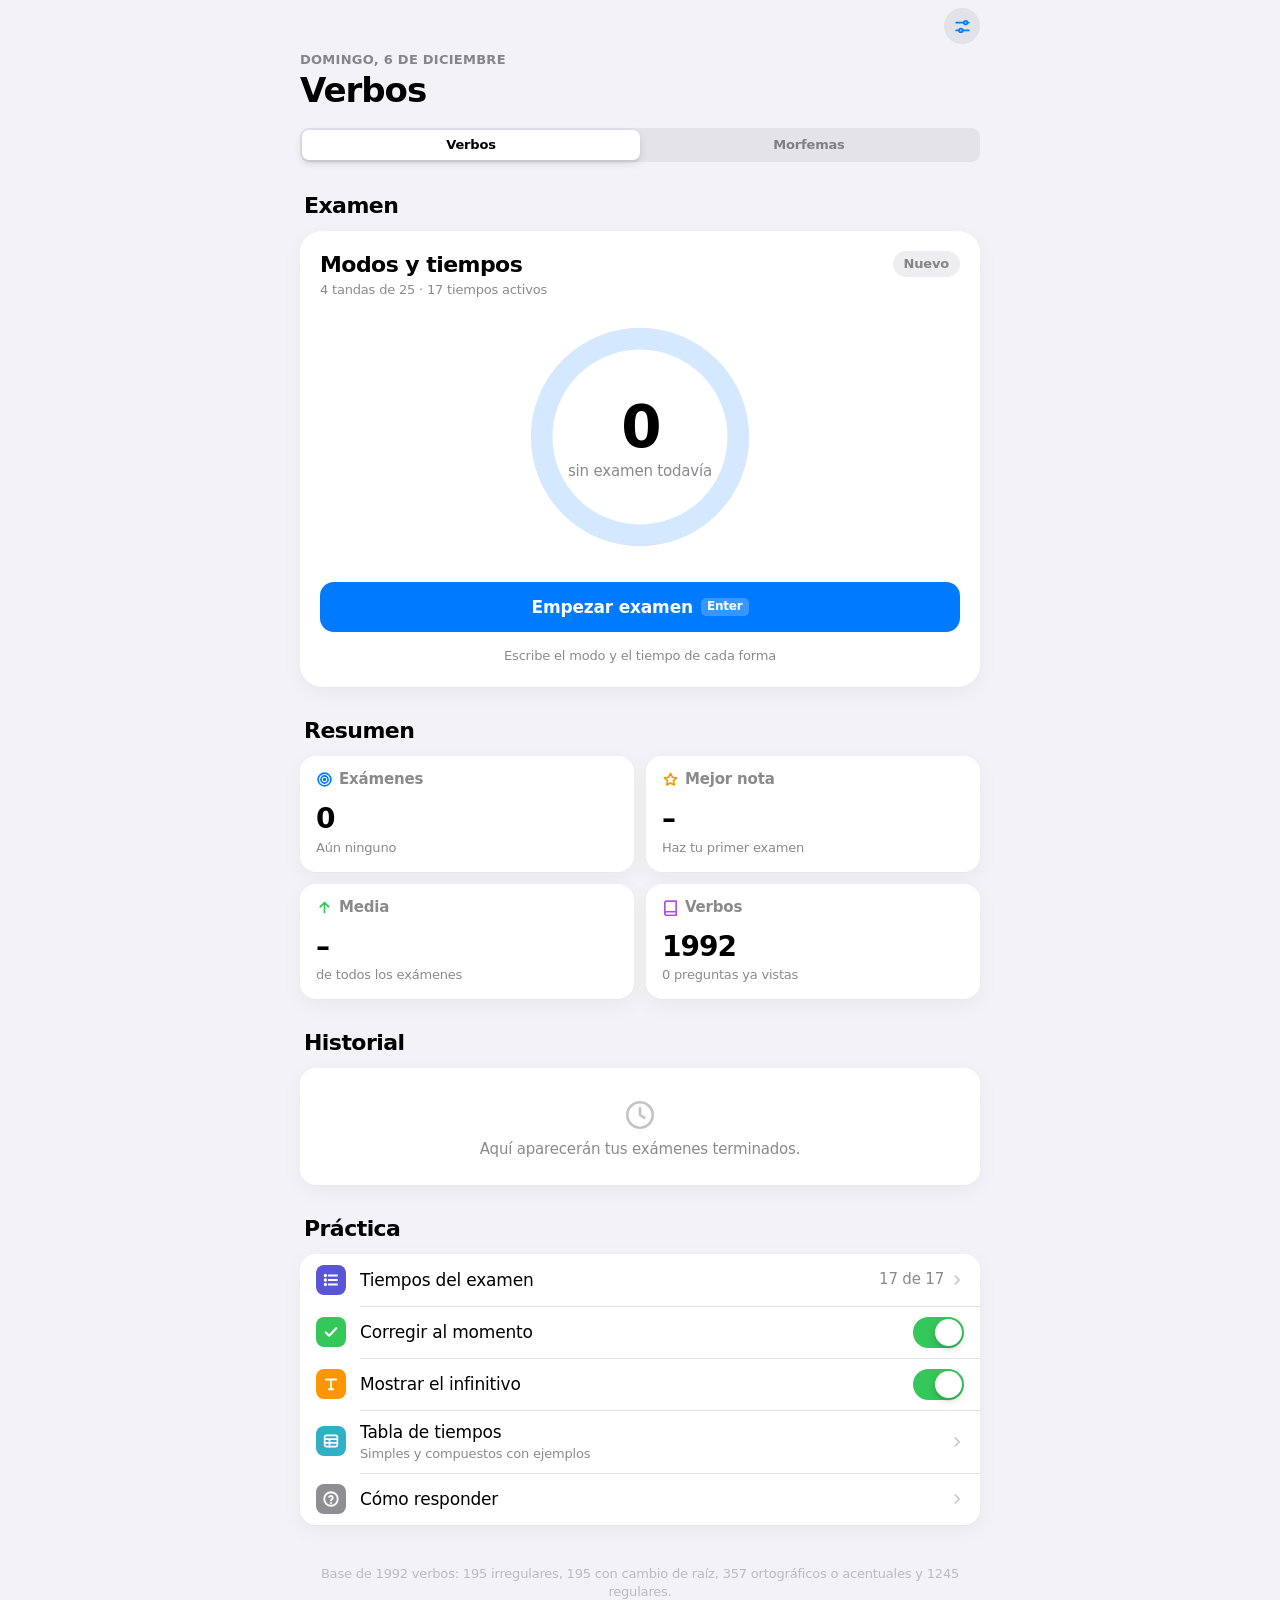
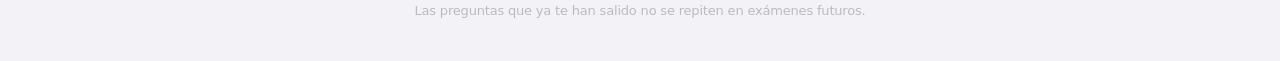
==== index.html @ 37381ae3 "Utilidades compartidas en comun.js Iconos, azar, formato, aviso, anillo de nota y navegación con «at" ====
<!doctype html>
<html lang="es">
<head>
<meta charset="utf-8">
<meta name="viewport" content="width=device-width,initial-scale=1,viewport-fit=cover">
<meta name="theme-color" content="#F2F2F7">
<meta name="color-scheme" content="light only">
<title>Verbos</title>
<link rel="stylesheet" href="estilo.css">
<link rel="manifest" href="manifest.webmanifest">
<link rel="apple-touch-icon" href="apple-touch-icon.png">
<link rel="icon" type="image/png" href="icon-192.png">
<meta name="apple-mobile-web-app-capable" content="yes">
<meta name="mobile-web-app-capable" content="yes">
<meta name="apple-mobile-web-app-status-bar-style" content="default">
<meta name="apple-mobile-web-app-title" content="Lengua">
</head>
<body>

<div class="topbar" id="topbar">
  <div class="topbar-inner">
    <span><button class="link" id="backBtn" hidden><i data-i="left" data-s="22" data-w="2.4"></i>Inicio</button></span>
    <span class="topbar-title" id="topTitle">Verbos</span>
    <button class="circle-btn" id="setBtn" aria-label="Tiempos y ajustes" title="Tiempos y ajustes"><i data-i="sliders" data-s="19" data-w="2.2"></i></button>
    <span class="counter num" id="counter" hidden></span>
  </div>
</div>

<!-- ───────── Inicio ───────── -->
<div id="vInicio">
  <header class="large"><p class="date" id="today"></p><h1>Verbos</h1></header>
  <nav class="games" aria-label="Juego"><div class="seg" style="--i:0"><span class="seg-thumb"></span><a href="index.html" aria-current="page">Verbos</a><a href="morfemas.html" aria-current="false">Morfemas</a></div></nav>
  <main class="layout">
    <div class="section-head"><h2>Examen</h2></div>
    <div class="card hero" id="heroInicio">
      <div class="hero-head">
        <div class="hero-id"><div class="hero-name" id="hiName">Modos y tiempos</div><div class="hero-sub" id="hiSub"></div></div>
        <span class="pill num" id="hiPill"></span>
      </div>
      <div class="ring-wrap" id="hiWrap">
        <svg class="ring" viewBox="0 0 240 240" aria-hidden="true">
          <defs><linearGradient id="rg1" x1="0" y1="0" x2="1" y2="1"><stop offset="0" class="s1"/><stop offset="1" class="s2"/></linearGradient></defs>
          <circle class="t" cx="120" cy="120" r="100"/>
          <circle class="p" id="hiRing" cx="120" cy="120" r="100" stroke="url(#rg1)"/>
        </svg>
        <div class="ring-center"><div class="ring-num num" id="hiNum">0</div><div class="ring-sub" id="hiRingSub"></div></div>
      </div>
      <button class="wide" id="startBtn"><span id="startTxt">Empezar examen</span> <kbd>Enter</kbd></button>
      <p class="hint" id="hiHint"></p>
    </div>

    <div class="section-head"><h2>Resumen</h2></div>
    <div class="tiles" id="tiles"></div>

    <div class="section-head"><h2>Historial</h2></div>
    <div class="list" id="hist"></div>

    <div class="section-head"><h2>Práctica</h2></div>
    <div class="list">
      <button class="row tap" data-open="tiempos"><span class="app-icon" style="--c:var(--indigo)"><i data-i="list" data-s="18" data-w="2.4"></i></span>
        <span class="row-main"><span class="row-text"><span class="row-title" style="display:block">Tiempos del examen</span></span><span class="row-trail"><span id="nTiempos"></span><i data-i="right" data-s="14" data-w="2.6"></i></span></span></button>
      <div class="row"><span class="app-icon" style="--c:var(--green)"><i data-i="check" data-s="18" data-w="2.8"></i></span>
        <div class="row-main"><div class="row-text"><div class="row-title">Corregir al momento</div></div><button class="switch" role="switch" data-ajuste="inmediata" aria-label="Corregir al momento"></button></div></div>
      <div class="row"><span class="app-icon" style="--c:var(--orange)"><i data-i="text" data-s="18" data-w="2.4"></i></span>
        <div class="row-main"><div class="row-text"><div class="row-title">Mostrar el infinitivo</div></div><button class="switch" role="switch" data-ajuste="infinitivo" aria-label="Mostrar el infinitivo"></button></div></div>
      <button class="row tap" data-open="tabla"><span class="app-icon" style="--c:var(--teal)"><i data-i="table" data-s="18" data-w="2.2"></i></span>
        <span class="row-main"><span class="row-text"><span class="row-title" style="display:block">Tabla de tiempos</span><span class="row-sub" style="display:block">Simples y compuestos con ejemplos</span></span><span class="row-trail"><i data-i="right" data-s="14" data-w="2.6"></i></span></span></button>
      <button class="row tap" data-open="ayuda"><span class="app-icon" style="--c:var(--gray)"><i data-i="help" data-s="18" data-w="2.4"></i></span>
        <span class="row-main"><span class="row-text"><span class="row-title" style="display:block">Cómo responder</span></span><span class="row-trail"><i data-i="right" data-s="14" data-w="2.6"></i></span></span></button>
    </div>
  </main>
  <p class="foot" id="baseInfo"></p>
</div>

<!-- ───────── Pregunta ───────── -->
<div id="vPregunta" hidden>
  <header class="large"><p class="date num" id="qMeta"></p><h1 id="qTitle">Tanda 1</h1></header>
  <main class="layout">
    <div class="progress" id="prog"></div>
    <div style="height:22px"></div>
    <div class="card q">
      <div class="q-top"><span class="q-person" id="qPerson"></span><span class="pill" id="qRepaso" hidden title="La fallaste en un examen anterior">Repaso</span></div>
      <div class="q-form" id="qForm"></div>
      <div class="q-inf" id="qInf"></div>
      <form class="answer" id="ansForm" autocomplete="off">
        <label class="search" id="searchBox"><i data-i="pencil" data-s="18" data-w="2.2"></i>
          <input id="ans" placeholder="Modo y tiempo" autocomplete="off" autocapitalize="off" spellcheck="false" aria-label="Modo y tiempo"></label>
        <button class="wide" id="ansBtn" type="submit"><span id="ansTxt">Comprobar</span> <kbd>Enter</kbd></button>
      </form>
      <div class="fb" id="fb" hidden role="status" aria-live="polite"><span class="app-icon" id="fbIcon"></span><div><div class="fb-title" id="fbTitle"></div><div class="fb-sub" id="fbSub"></div></div></div>
      <div class="porque" id="porque" hidden></div>
    </div>
    <p class="keys">Ej.: <kbd>ind pres</kbd> <kbd>sub impf</kbd> <kbd>imp</kbd> · <kbd>Enter</kbd> comprueba y pasa</p>
    <div class="section-head"><h2>Esta tanda</h2></div>
    <div class="tiles" id="qTiles"></div>
  </main>
</div>

<!-- ───────── Resultado ───────── -->
<div id="vResultado" hidden>
  <header class="large"><p class="date" id="rMeta"></p><h1 id="rTitle"></h1></header>
  <main class="layout">
    <div class="section-head"><h2>Nota</h2></div>
    <div class="card hero" id="rHero">
      <div class="hero-head">
        <div class="hero-id"><div class="hero-name" id="rName"></div><div class="hero-sub" id="rSub"></div></div>
        <span class="pill num" id="rPill"></span>
      </div>
      <div class="ring-wrap" id="rWrap">
        <svg class="ring" viewBox="0 0 240 240" aria-hidden="true">
          <defs><linearGradient id="rg2" x1="0" y1="0" x2="1" y2="1"><stop offset="0" class="s1"/><stop offset="1" class="s2"/></linearGradient></defs>
          <circle class="t" cx="120" cy="120" r="100"/>
          <circle class="p" id="rRing" cx="120" cy="120" r="100" stroke="url(#rg2)"/>
        </svg>
        <div class="ring-center"><div class="ring-num num" id="rNum"></div><div class="ring-sub">sobre 10</div></div>
      </div>
      <button class="wide" id="nextBtn"></button>
      <button class="wide soft" id="dlBtn" hidden><i data-i="down" data-s="18" data-w="2.4"></i>Descargar informe de errores</button>
      <p class="hint" id="rHint"></p>
    </div>
    <div id="rTilesWrap" hidden>
      <div class="section-head"><h2>Por tanda</h2></div>
      <div class="tiles four" id="rTiles"></div>
    </div>
    <div class="section-head"><h2 id="rErrHead">Fallos</h2></div>
    <div class="list" id="rErr"></div>
  </main>
  <p class="foot"></p>
</div>

<!-- ───────── Hoja: tiempos ───────── -->
<div class="backdrop" id="bdTiempos">
  <div class="sheet" role="dialog" aria-modal="true" aria-labelledby="tTitle">
    <div class="grabber"></div>
    <div class="sheet-nav"><span></span><h3 id="tTitle">Tiempos</h3><button class="link" data-close>OK</button></div>
    <div class="chips" id="presets">
      <button class="chip" data-preset="todos">Todos</button>
      <button class="chip" data-preset="ind">Solo indicativo</button>
      <button class="chip" data-preset="sub">Solo subjuntivo</button>
      <button class="chip" data-preset="simples">Simples</button>
      <button class="chip" data-preset="compuestos">Compuestos</button>
    </div>
    <div id="tGroups"></div>
    <p class="group-foot">Las 100 preguntas se reparten a partes iguales entre los tiempos activos.</p>
  </div>
</div>

<!-- ───────── Hoja: tabla de tiempos ───────── -->
<div class="backdrop" id="bdTabla">
  <div class="sheet" role="dialog" aria-modal="true" aria-labelledby="tbTitle">
    <div class="grabber"></div>
    <div class="sheet-nav"><span></span><h3 id="tbTitle">Tabla de tiempos</h3><button class="link" data-close>OK</button></div>
    <div class="seg tab-seg" id="tabSeg" role="radiogroup" aria-label="Modo" style="--n:3">
      <span class="seg-thumb"></span>
      <button role="radio" data-modo="Indicativo">Indicativo</button>
      <button role="radio" data-modo="Subjuntivo">Subjuntivo</button>
      <button role="radio" data-modo="Imperativo">Imperativo</button>
    </div>
    <div id="tabBody"></div>
  </div>
</div>

<!-- ───────── Hoja: ayuda ───────── -->
<div class="backdrop" id="bdAyuda">
  <div class="sheet" role="dialog" aria-modal="true" aria-labelledby="aTitle">
    <div class="grabber"></div>
    <div class="sheet-nav"><span></span><h3 id="aTitle">Cómo responder</h3><button class="link" data-close>OK</button></div>
    <div class="group-label">Formato</div>
    <div class="group help">
      <p>Escribe <b>modo + tiempo</b>: indicativo presente, subjuntivo pluscuamperfecto, imperativo.</p>
      <p>Abreviaturas: <b>ind</b>, <b>sub</b>, <b>imp</b>, <b>pres</b>, <b>impf</b>. Las tildes y mayúsculas dan igual.</p>
      <p>También vale la nomenclatura de Bello: copretérito, antepresente, pospretérito…</p>
    </div>
    <div class="group-label">Indicativo</div>
    <div class="group help"><p>Presente · pretérito imperfecto · pretérito perfecto simple (indefinido) · futuro simple · condicional simple · pretérito perfecto compuesto · pluscuamperfecto · pretérito anterior · futuro compuesto · condicional compuesto.</p></div>
    <div class="group-label">Subjuntivo e imperativo</div>
    <div class="group help"><p>Presente · pretérito imperfecto (‑ra / ‑se) · futuro simple · pretérito perfecto · pluscuamperfecto · futuro compuesto · imperativo afirmativo.</p></div>
    <p class="group-foot">Si una forma vale para dos tiempos —(nosotros) cantamos: presente o indefinido— cualquiera cuenta como acierto.</p>
  </div>
</div>

<div class="toast" id="toast" role="status"><span class="ic"></span><span class="tx"></span></div>

<script src="motor.js"></script>
<script src="comun.js"></script>
<script>
const TANDA = 25, TANDAS = 4, TOTAL = TANDA * TANDAS;
const PERSONAS = ['yo', 'tú', 'él / ella / usted', 'nosotros / as', 'vosotros / as', 'ellos / ellas / ustedes'];
const T = Object.fromEntries(Motor.TIEMPOS.map(t => [t.id, t]));
const PARTE_T = { pres: 'presente', impf: 'pretérito imperfecto', indef: 'pretérito perfecto simple', fut: 'futuro simple', cond: 'condicional simple', pps: 'pretérito perfecto compuesto', pp: 'pretérito perfecto', plusc: 'pretérito pluscuamperfecto', ant: 'pretérito anterior', futc: 'futuro compuesto', condc: 'condicional compuesto' };
const nombreT = id => T[id] ? (T[id].modo === 'Imperativo' ? 'Imperativo afirmativo' : `${T[id].modo} · ${T[id].nombre}`)
  : `${id.startsWith('sub') ? 'Subjuntivo' : 'Indicativo'} · ${PARTE_T[id.split('_')[1]] || id} (no existe)`;


// ───────── Almacenamiento ─────────
const LS = {
  get(k, d) { try { const v = localStorage.getItem('verbos.' + k); return v ? JSON.parse(v) : d; } catch { return d; } },
  set(k, v) { try { localStorage.setItem('verbos.' + k, JSON.stringify(v)); } catch {} }
};
const ajustes = Object.assign({ inmediata: true, infinitivo: true, tiempos: Motor.TIEMPOS.map(t => t.id) }, LS.get('ajustes', {}));
let estado = LS.get('estado', null);
const guardar = () => LS.set('estado', estado);


// ───────── Grupos de verbos (para que no salgan solo regulares) ─────────
const GRUPOS = { A: [], B: [], C: [], D: [] };
for (const v of Motor.VERBOS) {
  const t = Motor.tipo(v);
  GRUPOS[t.startsWith('irregular') ? 'A' : t === 'cambio de raíz' ? 'B' : t === 'regular' ? 'D' : 'C'].push(v);
}
const PESOS = [['A', 35], ['B', 25], ['C', 15], ['D', 25]];
function grupoAlAzar() { let r = rnd(100); for (const [g, p] of PESOS) { if (r < p) return g; r -= p; } return 'D'; }

// ───────── Reparto adaptativo: más preguntas de los tiempos que más fallas ─────────
// Se mira el porcentaje de error de las últimas respuestas de cada tiempo (suavizado para no
// exagerar con pocos datos); cada tiempo activo conserva al menos 3 preguntas.
function erroresPorTiempo() {
  const m = {};
  for (const r of LS.get('ultimas', [])) { (m[r.t] = m[r.t] || { n: 0, mal: 0 }); m[r.t].n++; if (!r.ok) m[r.t].mal++; }
  return m;
}
function cuposPorTiempo(activos) {
  const e = erroresPorTiempo(), minimo = Math.min(3, Math.floor(TOTAL / activos.length));
  const tasa = t => { const x = e[t] || { n: 0, mal: 0 }; return (x.mal + 1) / (x.n + 4); }; // 25 % sin datos
  const peso = Object.fromEntries(activos.map(t => [t, 1 + 3 * tasa(t)]));
  const total = activos.reduce((s, t) => s + peso[t], 0), libre = TOTAL - minimo * activos.length;
  const cupos = Object.fromEntries(activos.map(t => [t, minimo + Math.floor(libre * peso[t] / total)]));
  // lo que sobra por el redondeo va a los tiempos con más peso
  let resto = TOTAL - activos.reduce((s, t) => s + cupos[t], 0);
  for (const t of [...activos].sort((a, b) => peso[b] - peso[a])) { if (resto <= 0) break; cupos[t]++; resto--; }
  return cupos;
}
function tiemposDebiles(n = 2) {
  const e = erroresPorTiempo();
  return Object.entries(e).filter(([t, x]) => x.n >= 4 && x.mal / x.n >= 0.3 && ajustes.tiempos.includes(t))
    .sort((a, b) => b[1].mal / b[1].n - a[1].mal / a[1].n).slice(0, n).map(([t]) => t);
}

// ───────── Generar examen de 100 sin repetir ─────────
function generarExamen() {
  const activos = ajustes.tiempos.length ? ajustes.tiempos : Motor.TIEMPOS.map(t => t.id);
  const cupos = cuposPorTiempo(activos);
  let seq = barajar(activos.flatMap(t => Array(cupos[t]).fill(t)));
  // nunca el mismo tiempo dos veces seguidas
  for (let i = 1; i < seq.length; i++) if (seq[i] === seq[i - 1] && activos.length > 1) {
    const libre = k => seq[k] !== seq[i] && seq[k - 1] !== seq[i] && (k + 1 >= seq.length || seq[k + 1] !== seq[i]);
    let k = seq.findIndex((_, k) => k > i && libre(k));
    if (k < 0) k = seq.findIndex((_, k) => k > 0 && k < i - 1 && libre(k));
    if (k >= 0) [seq[i], seq[k]] = [seq[k], seq[i]];
  }
  const vistos = new Set(LS.get('vistos', []));
  const recientes = new Set(LS.get('recientes', []));
  const usados = new Set(), formasUsadas = new Set();
  const items = [];
  // repaso: hasta 12 fallos de exámenes anteriores vuelven con el mismo verbo y tiempo, en otra persona
  const repaso = {};
  barajar(LS.get('fallos', []).filter(f => activos.includes(f.tid))).slice(0, 12).forEach(f => (repaso[f.tid] = repaso[f.tid] || []).push(f));
  let pPrev = -1;
  for (const tid of seq) {
    let item = null;
    while (!item && repaso[tid] && repaso[tid].length) {
      const f = repaso[tid].shift();
      if (usados.has(f.v)) continue;
      const personas = (tid === 'imp' ? [1, 2, 3, 4, 5] : [0, 1, 2, 3, 4, 5]).filter(p => p !== pPrev);
      const p = barajar(personas.filter(p => p !== f.p))[0] ?? f.p;
      const vars = Motor.formas(f.v, tid, p);
      if (!vars.length) continue;
      const vi = rnd(vars.length), forma = vars[vi];
      if (formasUsadas.has(forma)) continue;
      item = { v: f.v, tid, p, forma, clave: `${f.v}|${tid}|${p}|${vi}`, validas: Motor.tiemposDe(f.v, forma, p), tipo: Motor.tipo(f.v), repaso: true };
    }
    for (let intento = 0; intento < 300 && !item; intento++) {
      const pool = GRUPOS[grupoAlAzar()];
      const v = pool[rnd(pool.length)];
      if (usados.has(v)) continue;
      if (intento < 120 && recientes.has(v)) continue;
      if (tid === 'imp' && Motor.sinImperativo(v)) continue;
      let p = tid === 'imp' ? 1 + rnd(5) : rnd(6);
      if (p === pPrev) p = tid === 'imp' ? 1 + (p % 5) : (p + 1 + rnd(5)) % 6;
      const vars = Motor.formas(v, tid, p);
      if (!vars.length) continue;
      const vi = rnd(vars.length), forma = vars[vi];
      const clave = `${v}|${tid}|${p}|${vi}`;
      if (intento < 160 && vistos.has(clave)) continue;
      if (formasUsadas.has(forma)) continue;
      item = { v, tid, p, forma, clave, validas: Motor.tiemposDe(v, forma, p), tipo: Motor.tipo(v) };
    }
    usados.add(item.v); formasUsadas.add(item.forma); pPrev = item.p;
    items.push(item);
  }
  return items;
}

// ───────── Entender lo que escribe ─────────
// Erratas pequeñas («subjuntibo», «pluscuamperfeto») se corrigen hacia el término más cercano
const VOCAB = ['indicativo', 'subjuntivo', 'imperativo', 'presente', 'preterito', 'imperfecto', 'perfecto', 'pluscuamperfecto',
  'indefinido', 'futuro', 'condicional', 'compuesto', 'simple', 'anterior', 'afirmativo', 'copreterito', 'antepresente',
  'antecopreterito', 'antepreterito', 'pospreterito', 'antepospreterito', 'antefuturo', 'potencial'];
function distancia(a, b) {
  const d = Array.from({ length: a.length + 1 }, (_, i) => [i]);
  for (let j = 1; j <= b.length; j++) d[0][j] = j;
  for (let i = 1; i <= a.length; i++) for (let j = 1; j <= b.length; j++)
    d[i][j] = Math.min(d[i - 1][j] + 1, d[i][j - 1] + 1, d[i - 1][j - 1] + (a[i - 1] === b[j - 1] ? 0 : 1),
      i > 1 && j > 1 && a[i - 1] === b[j - 2] && a[i - 2] === b[j - 1] ? d[i - 2][j - 2] + 1 : Infinity); // transposición
  return d[a.length][b.length];
}
function corregirPalabra(w) {
  if (w.length < 5 || VOCAB.includes(w)) return w;
  let mejor = w, dMin = w.length >= 9 ? 2 : 1;
  for (const v of VOCAB) { const d = distancia(w, v); if (d <= dMin) { mejor = v; dMin = d - 1; } } // se queda con el más cercano
  return mejor;
}
function interpretar(txt) {
  const limpio = txt.toLowerCase().normalize('NFD').replace(/[̀-ͯ]/g, '').replace(/[^a-z ]/g, ' ').replace(/\s+/g, ' ').trim();
  const s = ' ' + limpio.split(' ').map(corregirPalabra).join(' ') + ' ';
  if (s.trim() === '') return { error: 'Escribe el modo y el tiempo.' };
  const has = r => r.test(s);
  let modo = null;
  if (has(/ imp(e|er|era|erat|erativ\w*)? /) || has(/ imperat/)) modo = 'imp';
  else if (has(/ (sub|subj|subjun\w*|subjuntiv\w*) /) || has(/ subju/)) modo = 'sub';
  else if (has(/ (ind|indic\w*) /) || has(/ indica/)) modo = 'ind';
  if (modo === 'imp') return { id: 'imp' };
  let t = null;
  const perf = has(/ perfect/) || has(/ compuest/);
  if (has(/plusc|antecopret/)) t = 'plusc';
  else if (has(/antepospret/)) t = 'condc';
  else if (has(/condic|pospret|potencial/)) t = perf ? 'condc' : 'cond';
  else if (has(/antefut/)) t = 'futc';
  else if (has(/futur/)) t = perf ? 'futc' : 'fut';
  else if (has(/anterior/)) t = 'ant';
  else if (has(/antepret/)) t = modo === 'sub' ? 'plusc' : 'ant';
  else if (has(/antepres/)) t = 'pp';
  else if (has(/indefin/) || has(/ perfecto simple/) || has(/ (preterito|pret) simple/)) t = 'indef';
  else if (has(/imperf|copret/)) t = 'impf';
  else if (has(/ perfect/)) t = 'pp';
  else if (has(/ (preterito|pret) /)) t = modo === 'sub' ? 'impf' : 'indef';
  else if (has(/present|pres /)) t = 'pres';
  if (!t) return { error: 'No reconozco el tiempo. Ej.: «indicativo futuro simple».' };
  if (!modo) {
    if (['indef', 'ant', 'cond', 'condc'].includes(t)) modo = 'ind';
    else return { error: '¿Indicativo o subjuntivo? Escribe también el modo.' };
  }
  if (modo === 'ind' && t === 'pp') t = 'pps';
  return { id: `${modo}_${t}` };
}

// ───────── Utilidades de vista ─────────
const vistas = ['vInicio', 'vPregunta', 'vResultado'];
function ver(id, titulo) {
  const antes = vistas.find(v => !$('#' + v).hidden);
  vistas.forEach(v => $('#' + v).hidden = v !== id);
  $('#backBtn').hidden = id === 'vInicio';
  $('#setBtn').hidden = id !== 'vInicio';
  $('#counter').hidden = id !== 'vPregunta';
  $('#topTitle').textContent = titulo || 'Verbos';
  window.scrollTo(0, 0);
  $('#topbar').classList.remove('scrolled');
  if (antes && antes !== id) {
    // transición tipo iOS: hacia delante al entrar en el examen, hacia atrás al volver al inicio
    const el = $('#' + id); el.classList.remove('entra', 'vuelve'); void el.offsetWidth;
    el.classList.add(id === 'vInicio' ? 'vuelve' : 'entra');
    // una entrada en el historial: el gesto o el botón «atrás» del navegador vuelve al inicio
    if (antes === 'vInicio' && !(history.state && history.state.juego)) history.pushState({ juego: 1 }, '');
  }
}



// ───────── Hojas ─────────
function abrirHoja(n) {
  if (n === 'tiempos') pintarTiempos();
  if (n === 'tabla') pintarTabla();
  $({ tiempos: '#bdTiempos', tabla: '#bdTabla', ayuda: '#bdAyuda' }[n]).classList.add('open');
}

// ───────── Tabla de tiempos (formas generadas por el motor) ─────────
const EJ_VERBOS = ['cantar', 'comer', 'vivir', 'tener'];
const BELLO = {
  ind_pres: 'Presente', ind_impf: 'Copretérito', ind_indef: 'Pretérito', ind_fut: 'Futuro', ind_cond: 'Pospretérito',
  ind_pps: 'Antepresente', ind_plusc: 'Antecopretérito', ind_ant: 'Antepretérito', ind_futc: 'Antefuturo', ind_condc: 'Antepospretérito',
  sub_pres: 'Presente', sub_impf: 'Pretérito', sub_fut: 'Futuro', sub_pp: 'Antepresente', sub_plusc: 'Antepretérito', sub_futc: 'Antefuturo'
};
const FRASES = {
  ind_pres: '<b>Canto</b> en la ducha.', ind_impf: 'De niño <b>cantaba</b> mucho.', ind_indef: 'Ayer <b>canté</b> en la fiesta.',
  ind_fut: 'Mañana <b>cantaré</b>.', ind_cond: 'Yo <b>cantaría</b> si me dejaran.',
  ind_pps: 'Hoy <b>he cantado</b> dos veces.', ind_plusc: 'Cuando llegaste ya <b>había cantado</b>.', ind_ant: 'En cuanto <b>hube cantado</b>, me fui.',
  ind_futc: 'A las diez ya <b>habré cantado</b>.', ind_condc: '<b>Habría cantado</b>, pero me quedé afónico.',
  sub_pres: 'Quiere que <b>cante</b>.', sub_impf: 'Si <b>cantara</b> mejor, me presentaría.', sub_fut: 'Quien <b>cantare</b> fuera de turno será multado.',
  sub_pp: 'Me alegra que <b>hayas cantado</b>.', sub_plusc: 'Si <b>hubiera cantado</b>, habría ganado.', sub_futc: 'Si para mayo no <b>hubiere cantado</b>…'
};
let modoTabla = 'Indicativo';
function pintarTabla() {
  const botones = [...document.querySelectorAll('#tabSeg button')];
  botones.forEach((b, i) => { const on = b.dataset.modo === modoTabla; b.setAttribute('aria-checked', on); if (on) $('#tabSeg').style.setProperty('--i', i); });
  const persona = id => id === 'imp' ? 1 : 0;
  const forma = (v, id) => {
    const [f, alt] = Motor.formas(v, id, persona(id));
    const html = f.includes(' ') ? `<span class="aux">${esc(f.split(' ')[0])}</span> ${esc(f.split(' ')[1])}` : esc(f);
    // variante -se debajo, en gris (cantase / hubiese)
    return alt ? `${html}<small class="alt">o ${esc(alt.split(' ')[0])}</small>` : html;
  };
  const fila = t => `<div class="tt" id="tt-${t.id}"><div class="tt-head"><span class="tt-name">${t.nombre}</span><span class="tt-bello">Bello: ${BELLO[t.id]}</span></div>
    <div class="tt-forms">${EJ_VERBOS.map(v => `<span><small>${v}</small>${forma(v, t.id)}</span>`).join('')}</div>
    <div class="tt-ej">${FRASES[t.id]}</div></div>`;
  if (modoTabla === 'Imperativo') {
    const P = ['', 'tú', 'usted', 'nosotros/as', 'vosotros/as', 'ustedes'];
    $('#tabBody').innerHTML = `<div class="group-label">Imperativo afirmativo</div><div class="group"><div class="imp-grid">
      <span></span>${EJ_VERBOS.map(v => `<span class="h">${v}</span>`).join('')}
      ${[1, 2, 3, 4, 5].map(p => `<span class="p">${P[p]}</span>${EJ_VERBOS.map(v => `<span>${esc(Motor.formas(v, 'imp', p)[0])}</span>`).join('')}`).join('')}
    </div></div>
    <p class="group-foot">Usted, nosotros y ustedes usan las formas del presente de subjuntivo. Solo tú y vosotros tienen forma propia (canta, cantad).</p>`;
    return;
  }
  const ts = Motor.TIEMPOS.filter(t => t.modo === modoTabla);
  const simples = ts.filter(t => !Motor.formas('cantar', t.id, 0)[0].includes(' '));
  const compuestos = ts.filter(t => Motor.formas('cantar', t.id, 0)[0].includes(' '));
  $('#tabBody').innerHTML =
    `<div class="group-label">${modoTabla} · tiempos simples</div><div class="group">${simples.map(fila).join('')}</div>
     <p class="group-foot">Una sola palabra. Ejemplos en primera persona (yo).</p>
     <div class="group-label">${modoTabla} · tiempos compuestos</div><div class="group">${compuestos.map(fila).join('')}</div>
     <p class="group-foot">Auxiliar <b style="color:var(--blue)">haber</b> + participio. El auxiliar te dice el tiempo: ${modoTabla === 'Indicativo'
      ? 'he → perfecto compuesto · había → pluscuamperfecto · hube → anterior · habré → futuro compuesto · habría → condicional compuesto.'
      : 'haya → perfecto · hubiera/hubiese → pluscuamperfecto · hubiere → futuro compuesto.'}</p>`;
}
document.querySelectorAll('#tabSeg button').forEach(b => b.onclick = () => { modoTabla = b.dataset.modo; pintarTabla(); });
function cerrarHojas() {
  document.querySelectorAll('.backdrop.open').forEach(b => b.classList.remove('open'));
  if (!$('#vInicio').hidden) pintarInicio();
  else if (!$('#vPregunta').hidden) $('#ans').focus({ preventScroll: true }); // de vuelta a la pregunta, listo para seguir
}
// abre la tabla en el modo del tiempo y lo resalta un momento
function verEnTabla(tid) {
  modoTabla = T[tid].modo; abrirHoja('tabla');
  setTimeout(() => { const f = $('#tt-' + tid); if (!f) return; f.scrollIntoView({ block: 'center', behavior: 'smooth' }); f.classList.add('destaca'); setTimeout(() => f.classList.remove('destaca'), 1600); }, 380);
}
document.querySelectorAll('.backdrop').forEach(b => b.addEventListener('click', e => { if (e.target === b || e.target.closest('[data-close]')) cerrarHojas(); }));

const PRESETS = {
  todos: () => Motor.TIEMPOS.map(t => t.id),
  ind: () => Motor.TIEMPOS.filter(t => t.modo === 'Indicativo').map(t => t.id),
  sub: () => Motor.TIEMPOS.filter(t => t.modo === 'Subjuntivo').map(t => t.id),
  simples: () => ['ind_pres', 'ind_impf', 'ind_indef', 'ind_fut', 'ind_cond', 'sub_pres', 'sub_impf', 'sub_fut', 'imp'],
  compuestos: () => ['ind_pps', 'ind_plusc', 'ind_ant', 'ind_futc', 'ind_condc', 'sub_pp', 'sub_plusc', 'sub_futc']
};
const mismoSet = (a, b) => a.length === b.length && a.every(x => b.includes(x));
function pintarTiempos() {
  const grupos = { Indicativo: [], Subjuntivo: [], Imperativo: [] };
  Motor.TIEMPOS.forEach(t => grupos[t.modo].push(t));
  $('#tGroups').innerHTML = Object.entries(grupos).map(([m, ts]) => `<div class="group-label">${m}</div><div class="group">${ts.map(t => `
    <div class="row"><div class="row-main"><div class="row-text"><div class="row-title">${t.nombre}</div></div>
    <button class="switch" role="switch" data-t="${t.id}" aria-label="${m} ${t.nombre}" aria-checked="${ajustes.tiempos.includes(t.id)}"></button></div></div>`).join('')}</div>`).join('');
  document.querySelectorAll('[data-preset]').forEach(c => c.setAttribute('aria-pressed', mismoSet(PRESETS[c.dataset.preset](), ajustes.tiempos)));
}

// ───────── Inicio ─────────
function pintarInicio() {
  ver('vInicio');
  $('#today').textContent = new Date().toLocaleDateString('es-ES', { weekday: 'long', day: 'numeric', month: 'long' });
  const hist = LS.get('historial', []);
  const ult = hist[0];
  $('#hiSub').textContent = `4 tandas de 25 · ${ajustes.tiempos.length} tiempos activos`;
  if (ult) {
    $('#hiNum').textContent = fmt(ult.nota);
    $('#hiRingSub').textContent = 'última nota';
    $('#hiPill').className = 'pill num ' + clasePill(ult.nota);
    $('#hiPill').textContent = calif(ult.nota);
    anillo($('#hiRing'), ult.nota / 10, colorNota(ult.nota));
  } else {
    $('#hiNum').textContent = '0'; $('#hiRingSub').textContent = 'sin examen todavía';
    $('#hiPill').className = 'pill num'; $('#hiPill').textContent = 'Nuevo';
    anillo($('#hiRing'), 0, 'var(--blue)');
  }
  const enCurso = estado && estado.i < TOTAL;
  $('#startTxt').textContent = enCurso ? 'Continuar examen' : 'Empezar examen';
  $('#hiHint').innerHTML = enCurso
    ? `Tanda ${Math.floor(estado.i / TANDA) + 1} · pregunta ${estado.i % TANDA + 1} de 25 · <button class="link" id="nuevoBtn">Empezar de cero</button>`
    : (d => d.length ? `El próximo examen insiste en ${d.map(t => nombreT(t).replace('Indicativo · ', '').replace('Subjuntivo · ', 'subj. ').toLowerCase()).join(' y ')}` : 'Escribe el modo y el tiempo de cada forma')(tiemposDebiles());
  if (enCurso) $('#nuevoBtn').onclick = nuevoExamen;

  const notas = hist.map(h => h.nota);
  const vistos = LS.get('vistos', []).length;
  $('#tiles').innerHTML =
    tile('target', 'var(--blue)', 'Exámenes', hist.length, hist.length ? `${hist.length * TOTAL} formas respondidas` : 'Aún ninguno') +
    tile('star', 'var(--orange)', 'Mejor nota', notas.length ? fmt(Math.max(...notas)) : '–', notas.length ? 'sobre 10' : 'Haz tu primer examen') +
    tile('up', 'var(--green)', 'Media', notas.length ? fmt(notas.reduce((a, b) => a + b, 0) / notas.length) : '–', notas.length > 1 ? `antes ${fmt(notas[1])} → ahora ${fmt(notas[0])}` : 'de todos los exámenes') +
    tile('book', 'var(--purple)', 'Verbos', Motor.VERBOS.length, `${vistos} preguntas ya vistas`);

  $('#hist').innerHTML = hist.length ? hist.slice(0, 15).map((h, k) => `
    <button class="row tap" data-h="${k}">${miniRing(h.nota / 10, colorNota(h.nota))}
      <span class="row-main"><span class="row-text"><span class="row-title" style="display:block">${cap(new Date(h.fecha).toLocaleDateString('es-ES', { weekday: 'long', day: 'numeric', month: 'short' }))}</span>
      <span class="row-sub" style="display:block">${h.aciertos}/${TOTAL} · tandas ${h.tandas.map(fmt).join(' · ')}</span></span>
      <span class="row-trail"><b style="color:var(--label);font-weight:600">${fmt(h.nota)}</b>${svg('down', 16, 2.4)}</span></span></button>`).join('')
    : `<div class="placeholder">${svg('clock', 34, 1.8)}Aquí aparecerán tus exámenes terminados.</div>`;

  $('#nTiempos').textContent = `${ajustes.tiempos.length} de ${Motor.TIEMPOS.length}`;
  document.querySelectorAll('[data-ajuste]').forEach(b => b.setAttribute('aria-checked', !!ajustes[b.dataset.ajuste]));
  $('#baseInfo').innerHTML = `Base de ${Motor.VERBOS.length} verbos: ${GRUPOS.A.length} irregulares, ${GRUPOS.B.length} con cambio de raíz, ${GRUPOS.C.length} ortográficos o acentuales y ${GRUPOS.D.length} regulares.<br>Las preguntas que ya te han salido no se repiten en exámenes futuros.`;
}

document.addEventListener('click', e => {
  const sw = e.target.closest('.switch');
  if (sw && sw.dataset.t) {
    const id = sw.dataset.t, on = ajustes.tiempos.includes(id);
    if (on && ajustes.tiempos.length === 1) return toast('Deja al menos un tiempo', true);
    ajustes.tiempos = on ? ajustes.tiempos.filter(x => x !== id) : [...ajustes.tiempos, id];
    LS.set('ajustes', ajustes); pintarTiempos();
  } else if (sw && sw.dataset.ajuste) {
    const k = sw.dataset.ajuste; ajustes[k] = !ajustes[k]; sw.setAttribute('aria-checked', ajustes[k]); LS.set('ajustes', ajustes);
  }
  const pr = e.target.closest('[data-preset]');
  if (pr) { ajustes.tiempos = PRESETS[pr.dataset.preset](); LS.set('ajustes', ajustes); pintarTiempos(); }
  const vt = e.target.closest('[data-tabla]'); if (vt) verEnTabla(vt.dataset.tabla);
  const op = e.target.closest('[data-open]');
  if (op) abrirHoja(op.dataset.open);
  const h = e.target.closest('[data-h]');
  if (h) { const x = LS.get('historial', [])[+h.dataset.h]; if (x) descargar(x.informe, x.fecha); }
});
$('#setBtn').onclick = () => abrirHoja('tiempos');
function nuevoExamen() {
  estado = { inicio: Date.now(), items: generarExamen(), i: 0, resp: [] };
  guardar(); pregunta();
}
$('#startBtn').onclick = () => (estado && estado.i < TOTAL) ? pregunta() : nuevoExamen();
$('#backBtn').onclick = volverAlInicio;

// ───────── Pregunta ─────────
let esperando = false, t0 = 0, avanceTimer = 0;
function pintarTanda() {
  const i = estado.i, tanda = Math.floor(Math.min(i, TOTAL - 1) / TANDA), base = tanda * TANDA;
  const rs = estado.resp.slice(base, base + TANDA).filter(Boolean);
  const ok = rs.filter(r => r.ok).length;
  $('#prog').innerHTML = Array.from({ length: TANDA }, (_, k) => {
    const r = estado.resp[base + k];
    return `<span class="${r ? (r.ok ? 'ok' : 'ko') : base + k === i ? 'now' : ''}"></span>`;
  }).join('');
  $('#qTiles').innerHTML =
    tile('check', 'var(--green)', 'Aciertos', ok, `de ${rs.length} respondidas`) +
    tile('x', 'var(--red)', 'Fallos', rs.length - ok, rs.length ? `${Math.round((rs.length - ok) / rs.length * 100)} % de error` : 'ninguno aún');
}
function pregunta() {
  const i = estado.i, it = estado.items[i], tanda = Math.floor(i / TANDA);
  ver('vPregunta', `Tanda ${tanda + 1} de ${TANDAS}`);
  $('#qTitle').textContent = `Tanda ${tanda + 1}`;
  $('#qMeta').textContent = `Tanda ${tanda + 1} de ${TANDAS} · ${i}/${TOTAL} respondidas`;
  $('#counter').textContent = `${i % TANDA + 1}/${TANDA}`;
  $('#qPerson').textContent = PERSONAS[it.p];
  $('#qRepaso').hidden = !it.repaso;
  const f = $('#qForm'); f.textContent = it.forma; f.classList.remove('bump'); void f.offsetWidth; f.classList.add('bump');
  $('#qInf').textContent = ajustes.infinitivo ? `de ${it.v}` : '';
  const a = $('#ans'); a.value = ''; a.readOnly = false;
  $('#searchBox').className = 'search';
  $('#fb').hidden = true; $('#porque').hidden = true;
  $('#ansTxt').textContent = 'Comprobar';
  pintarTanda();
  esperando = false; t0 = performance.now();
  a.focus();
}
// ───────── Justificación de un fallo ─────────
// Rasgo que identifica cada tiempo; en los compuestos se nombra el auxiliar real de la forma.
const RASGO = {
  ind_pres: 'lleva las desinencias del presente (‑o, ‑as/‑es, ‑a/‑e, ‑amos/‑emos/‑imos, ‑áis/‑éis/‑ís, ‑an/‑en) sin morfema de tiempo propio; algunos verbos tienen irregular la 1.ª persona (soy, voy, doy, sé, quepo, tengo).',
  ind_impf: 'lleva ‑ba‑ en la 1.ª conjugación (cantaba) y ‑ía‑ en la 2.ª y 3.ª (comía, vivía); solo ser, ir y ver son irregulares (era, iba, veía).',
  ind_indef: 'lleva las desinencias del pretérito perfecto simple: ‑é, ‑aste, ‑ó, ‑amos, ‑asteis, ‑aron en la 1.ª conjugación y ‑í, ‑iste, ‑ió, ‑imos, ‑isteis, ‑ieron en la 2.ª y 3.ª; los de raíz irregular (tuv‑, hic‑, dij‑) llevan ‑e y ‑o sin tilde (tuve, tuvo).',
  ind_fut: 'se forma con el infinitivo + ‑é, ‑ás, ‑á, ‑emos, ‑éis, ‑án; algunos verbos usan una raíz irregular (tendr‑, sabr‑, dir‑, har‑).',
  ind_cond: 'se forma con el infinitivo + ‑ía, ‑ías, ‑ía, ‑íamos, ‑íais, ‑ían (los irregulares usan la misma raíz que en el futuro: tendría, diría); a diferencia del imperfecto (comía), conserva la ‑r‑ del infinitivo (comería).',
  sub_pres: 'cambia la vocal de la conjugación: ‑e‑ en los verbos en ‑ar (cante) y ‑a‑ en los verbos en ‑er/‑ir (coma, viva); muchos irregulares toman la raíz de la 1.ª persona del presente (tengo → tenga).',
  sub_impf: 'termina en ‑ra o ‑se (cantara / cantase) y se forma sobre la raíz de la 3.ª persona del plural del pretérito perfecto simple (tuvieron → tuviera).',
  sub_fut: 'termina en ‑re (cantare, tuviere) y se forma sobre la misma raíz que el imperfecto de subjuntivo; hoy solo se usa en textos jurídicos y frases hechas.'
};
const AUX = {
  ind_pps: 'presente de indicativo', ind_plusc: 'pretérito imperfecto de indicativo', ind_ant: 'pretérito perfecto simple',
  ind_futc: 'futuro simple', ind_condc: 'condicional simple', sub_pp: 'presente de subjuntivo',
  sub_plusc: 'pretérito imperfecto de subjuntivo', sub_futc: 'futuro simple de subjuntivo'
};
function rasgo(tid, forma, p) {
  if (AUX[tid]) {
    const aux = forma.split(' ')[0], part = forma.split(' ').slice(1).join(' ');
    return `es un tiempo compuesto: auxiliar haber en ${AUX[tid]} («${aux}») + participio («${part}»).`;
  }
  if (tid === 'imp') {
    if (p === 1) return 'en «tú» el imperativo coincide con la 3.ª persona del presente de indicativo (canta), salvo irregulares como ten, pon, haz, di, sal, sé, ve o ven.';
    if (p === 4) return 'en «vosotros» el imperativo se forma con el infinitivo cambiando la ‑r final por ‑d (cantad).';
    return 'en «usted», «nosotros» y «ustedes» el imperativo toma las formas del presente de subjuntivo (cante, cantemos, canten).';
  }
  return RASGO[tid];
}
// Parte de la forma que delata el tiempo (‑ría‑, ‑ba‑, ‑ra‑, el auxiliar…); null si no hay una marca clara
const MARCA = { // grupo 1: la marca de tiempo; grupo 2: la persona que la sigue
  ind_impf: /(aba|ába|ía)(s|mos|is|n)?$/, ind_fut: /(r[éáe])(s|mos|is|n)?$/, ind_cond: /(ría)(s|mos|is|n)?$/,
  ind_indef: /(é|aste|ó|asteis|aron|iste|ió|isteis|ieron|eron)$/, sub_pres: /([eéaá])(s|mos|is|n)?$/,
  sub_impf: /([rs][ae])(s|mos|is|n)?$/, sub_fut: /(re)(s|mos|is|n)?$/
};
function marcaTiempo(forma, tid) {
  if (AUX[tid]) { const aux = forma.split(' ')[0]; return [aux, forma.slice(aux.length)]; }
  if (tid === 'imp' && /d$/.test(forma)) return [forma.slice(0, -1), 'd', ''];
  const m = MARCA[tid] && forma.match(MARCA[tid]);
  if (!m || m.index < 2) return null;
  return [forma.slice(0, m.index), m[1], forma.slice(m.index + m[1].length)];
}
function conMarca(forma, tid) {
  const p = marcaTiempo(forma, tid);
  if (!p) return esc(forma);
  if (p.length === 2) return `<mark class="marca">${esc(p[0])}</mark>${esc(p[1])}`; // compuesto: el auxiliar
  return `${esc(p[0])}<mark class="marca">${esc(p[1])}</mark>${esc(p[2])}`;
}
function explicarVerbo(it, respId) {
  const out = [], [tid] = [it.tid];
  out.push(`«<b>${conMarca(it.forma, tid)}</b>» es ${esc(nombreT(tid))}: ${esc(rasgo(tid, it.forma, it.p))}`);
  const otros = it.validas.filter(x => x !== tid);
  if (otros.length) out.push(`Con «${esc(PERSONAS[it.p])}» esta forma coincide con ${esc(otros.map(nombreT).join(' y '))}, que también se aceptaba.`);
  if (!T[respId]) {
    out.push(`El subjuntivo no tiene ese tiempo: sus tiempos son presente, pretérito imperfecto, futuro simple, pretérito perfecto, pluscuamperfecto y futuro compuesto.`);
  } else {
    const f = Motor.formas(it.v, respId, it.p);
    if (f.length) out.push(`En ${esc(nombreT(respId))}, con «${esc(PERSONAS[it.p])}», sería «<b>${f.map(esc).join('</b>» o «<b>')}</b>».`);
    else if (respId === 'imp' && it.p === 0) out.push('El imperativo no tiene 1.ª persona del singular («yo»).');
    else if (respId === 'imp') out.push(`«${esc(it.v)}» no se suele usar en imperativo.`);
  }
  return out;
}
const textoPlano = h => h.replace(/<[^>]+>/g, '');

function feedback(cls, icon, color, title, sub) {
  const fb = $('#fb'); fb.className = 'fb ' + cls; fb.hidden = false;
  $('#fbIcon').style.setProperty('--c', color); $('#fbIcon').innerHTML = svg(icon, 17, 3);
  $('#fbTitle').textContent = title; $('#fbSub').innerHTML = sub;
}
$('#ansForm').onsubmit = e => {
  e.preventDefault();
  if (avanceTimer) { clearTimeout(avanceTimer); avanceTimer = 0; return siguiente(); }
  if (esperando) { esperando = false; return siguiente(); }
  const raw = $('#ans').value.trim();
  const r = interpretar(raw);
  if (r.error) return feedback('warn', 'help', 'var(--orange)', 'No te he entendido', esc(r.error));
  const it = estado.items[estado.i];
  const ok = it.validas.includes(r.id);
  estado.resp[estado.i] = { raw, id: r.id, ok, seg: Math.round((performance.now() - t0) / 100) / 10 };
  // lo fallado vuelve en exámenes futuros; al acertarlo en un repaso, sale de la lista
  const fallos = LS.get('fallos', []).filter(f => !(f.v === it.v && f.tid === it.tid));
  if (!ok) fallos.unshift({ v: it.v, tid: it.tid, p: it.p });
  LS.set('fallos', fallos.slice(0, 80));
  // historial reciente por tiempo: alimenta el reparto adaptativo del próximo examen
  LS.set('ultimas', [...LS.get('ultimas', []), { t: it.tid, ok }].slice(-600));
  estado.i++; guardar();
  if (!ajustes.inmediata) return siguiente();
  // la forma grande enseña qué parte delata el tiempo (también al acertar, para fijarlo)
  $('#qForm').innerHTML = conMarca(it.forma, ok ? r.id : it.tid);
  $('#searchBox').classList.add(ok ? 'ok' : 'ko'); $('#ans').readOnly = true; // readOnly y no disabled: el foco (y el teclado del iPhone) sigue en la casilla
  pintarTanda();
  if (ok) {
    const otros = it.validas.filter(x => x !== r.id);
    feedback('ok', 'check', 'var(--green)', 'Correcto', otros.length ? `También valía: ${otros.map(nombreT).join(', ')}` : esc(nombreT(r.id)));
    avanceTimer = setTimeout(() => { avanceTimer = 0; siguiente(); }, otros.length ? 1100 : 450);
  } else {
    feedback('ko', 'x', 'var(--red)', `Era ${it.validas.map(nombreT).join(' o ')}`, `Pusiste ${esc(nombreT(r.id))}`);
    $('#porque').innerHTML = `<h4>Por qué</h4><ul>${explicarVerbo(it, r.id).map(l => `<li>${l}</li>`).join('')}</ul><button type="button" class="link ver-mas" data-tabla="${it.tid}">Ver en la tabla de tiempos ›</button>`;
    $('#porque').hidden = false;
    // con el teclado abierto en el móvil, la explicación quedaría tapada: se acerca a la vista
    requestAnimationFrame(() => $('#porque').scrollIntoView({ block: 'nearest', behavior: 'smooth' }));
    esperando = true;
    $('#ansTxt').textContent = 'Siguiente';
  }
  $('#ans').focus();
};
function siguiente() { if (estado.i % TANDA === 0) resultado(); else pregunta(); }
document.addEventListener('keydown', e => {
  if (e.key === 'Escape' && document.querySelector('.backdrop.open')) return cerrarHojas();
  // tras un acierto, empezar a escribir pasa ya a la siguiente pregunta sin perder la tecla
  if (avanceTimer && e.key.length === 1 && !e.ctrlKey && !e.metaKey) { clearTimeout(avanceTimer); avanceTimer = 0; siguiente(); return; }
  if (e.key !== 'Enter' || document.querySelector('.backdrop.open')) return;
  const libre = document.activeElement === document.body || !document.activeElement;
  if (!$('#vInicio').hidden && libre) { e.preventDefault(); $('#startBtn').click(); }
  else if (!$('#vResultado').hidden && libre) { e.preventDefault(); $('#nextBtn').click(); }
});

// ───────── Resultado ─────────
function resultado() {
  const fin = estado.i >= TOTAL;
  const tanda = Math.floor((estado.i - 1) / TANDA);
  const desde = fin ? 0 : tanda * TANDA, hasta = estado.i;
  const resp = estado.resp.slice(desde, hasta), items = estado.items.slice(desde, hasta);
  const aciertos = resp.filter(r => r.ok).length, n = resp.length;
  const nota = aciertos / n * 10;
  ver('vResultado', fin ? 'Resultado final' : `Tanda ${tanda + 1}`);
  $('#rMeta').textContent = fin ? 'Examen completo · 100 formas' : `Tanda ${tanda + 1} de ${TANDAS} terminada`;
  $('#rTitle').textContent = fin ? 'Resultado final' : `Tanda ${tanda + 1}`;
  $('#rName').textContent = `${aciertos} aciertos · ${n - aciertos} fallos`;
  $('#rSub').textContent = fin ? 'Nota global de las 4 tandas' : `Quedan ${TANDAS - tanda - 1} tanda${TANDAS - tanda - 1 === 1 ? '' : 's'}`;
  $('#rPill').className = 'pill num ' + clasePill(nota);
  $('#rPill').textContent = calif(nota);
  $('#rNum').textContent = fmt(nota);
  anillo($('#rRing'), nota / 10, colorNota(nota));
  $('#rWrap').classList.remove('pop'); void $('#rWrap').offsetWidth; $('#rWrap').classList.add('pop');
  $('#nextBtn').innerHTML = fin ? 'Volver al inicio <kbd>Enter</kbd>' : `Empezar tanda ${tanda + 2} <kbd>Enter</kbd>`;
  $('#dlBtn').hidden = !fin;
  $('#rHint').innerHTML = fin ? 'Pásale el informe a Claude para que analice tus errores · <button class="link" id="cpBtn">Copiar</button>' : '';
  if (fin) $('#cpBtn').onclick = () => navigator.clipboard.writeText(estado.informe).then(() => toast('Informe copiado'), () => toast('No se pudo copiar', true));
  $('#rTilesWrap').hidden = !fin;
  const fallos = items.map((it, k) => ({ it, r: resp[k] })).filter(x => !x.r.ok);
  $('#rErrHead').textContent = fallos.length ? `Fallos (${fallos.length})` : 'Sin fallos';
  $('#rErr').innerHTML = fallos.length ? fallos.map(({ it, r }) => `
    <details class="fallo"><summary class="row"><span class="app-icon" style="--c:var(--red);border-radius:50%">${svg('x', 15, 3)}</span><span class="row-main"><span class="row-text">
      <span class="row-title" style="display:block"><span style="color:var(--label2)">${esc(PERSONAS[it.p])}</span> <b style="font-weight:600">${conMarca(it.forma, it.tid)}</b> <span style="color:var(--label2)">· ${esc(it.v)}</span></span>
      <span class="row-sub" style="display:block">Era <span style="color:var(--green-ink);font-weight:600">${it.validas.map(nombreT).join(' / ')}</span> · pusiste <span style="color:var(--red-ink)">${esc(nombreT(r.id))}</span></span>
    </span><span class="chev">${svg('right', 14, 2.6)}</span></span></summary>
    <ul class="det">${explicarVerbo(it, r.id).map(l => `<li>${l}</li>`).join('')}</ul></details>`).join('') : `<div class="placeholder">${svg('star', 34, 1.8)}Ni un fallo. Perfecto.</div>`;

  if (fin) {
    const notas = [0, 1, 2, 3].map(t => estado.resp.slice(t * TANDA, (t + 1) * TANDA).filter(r => r.ok).length / TANDA * 10);
    $('#rTiles').innerHTML = notas.map((x, t) => `<div class="tile" style="--c:${colorNota(x)}"><div class="tile-head">${miniRing(x / 10, colorNota(x), 18, 3.5)}Tanda ${t + 1}</div><div class="tile-val num">${fmt(x)}</div></div>`).join('');
    if (!estado.cerrado) {
      const informe = generarInforme(nota, notas);
      const hist = LS.get('historial', []);
      hist.unshift({ fecha: Date.now(), nota, aciertos, tandas: notas, informe });
      LS.set('historial', hist.slice(0, 50));
      // marcar como vistas para que no se repitan en exámenes futuros
      const vistos = LS.get('vistos', []); vistos.push(...estado.items.map(i => i.clave)); LS.set('vistos', vistos.slice(-30000));
      const rec = LS.get('recientes', []); rec.push(...estado.items.map(i => i.v)); LS.set('recientes', rec.slice(-500));
      estado.cerrado = true; estado.informe = informe; guardar();
    }
  }
}
$('#nextBtn').onclick = () => {
  if (estado.i >= TOTAL) { estado = null; LS.set('estado', null); volverAlInicio(); }
  else pregunta();
};
$('#dlBtn').onclick = () => descargar(estado.informe, estado.inicio);

function descargar(texto, fecha) {
  const d = new Date(fecha), p = x => String(x).padStart(2, '0');
  const a = document.createElement('a');
  a.href = URL.createObjectURL(new Blob([texto], { type: 'text/markdown;charset=utf-8' }));
  a.download = `informe-verbos-${d.getFullYear()}-${p(d.getMonth() + 1)}-${p(d.getDate())}-${p(d.getHours())}${p(d.getMinutes())}.md`;
  document.body.appendChild(a); a.click(); a.remove();
  toast('Informe descargado');
}

// ───────── Informe para el análisis ─────────
function generarInforme(nota, notas) {
  const filas = estado.items.map((it, k) => ({ ...it, ...estado.resp[k], n: k + 1, tanda: Math.floor(k / TANDA) + 1 }));
  const errs = filas.filter(f => !f.ok);
  const pct = (a, b) => b ? Math.round(a / b * 100) + ' %' : '–';
  const media = a => a.length ? fmt(a.reduce((s, x) => s + x, 0) / a.length) : '–';
  const agrupa = (clave) => {
    const m = {};
    for (const f of filas) { const k = clave(f); (m[k] = m[k] || { t: 0, ok: 0, seg: [] }); m[k].t++; if (f.ok) m[k].ok++; m[k].seg.push(f.seg); }
    return Object.entries(m).sort((a, b) => a[1].ok / a[1].t - b[1].ok / b[1].t);
  };
  const tabla = (titulo, cab, rows) => `## ${titulo}\n\n| ${cab.join(' | ')} |\n|${cab.map(() => '---').join('|')}|\n${rows.map(r => '| ' + r.join(' | ') + ' |').join('\n')}\n`;
  const principal = f => f.tid; // el tiempo con el que se generó la pregunta
  const conf = {};
  for (const f of errs) { const k = nombreT(principal(f)) + ' → ' + nombreT(f.id); conf[k] = (conf[k] || 0) + 1; }
  const d = new Date(estado.inicio);
  let md = `# Informe de errores · Juego de verbos\n\n`;
  md += `> Pásale este archivo a Claude y pídele: «analiza en qué fallo más y por qué».\n\n`;
  md += `- Fecha: ${d.toLocaleString('es-ES')}\n- Nota global: **${fmt(nota)} / 10** (${filas.length - errs.length} aciertos de ${filas.length})\n`;
  md += `- Notas por tanda: ${notas.map((x, t) => `T${t + 1} ${fmt(x)}`).join(' · ')}\n`;
  md += `- Tiempo medio de respuesta: ${media(filas.map(f => f.seg))} s (aciertos ${media(filas.filter(f => f.ok).map(f => f.seg))} s · fallos ${media(errs.map(f => f.seg))} s)\n`;
  md += `- Tiempos incluidos: ${ajustes.tiempos.length} de ${Motor.TIEMPOS.length}\n\n`;
  md += tabla('Rendimiento por tiempo verbal (peor primero)', ['Tiempo', 'Preguntas', 'Aciertos', 'Fallos', '% acierto', 'Seg. medios'],
    agrupa(f => nombreT(principal(f))).map(([k, v]) => [k, v.t, v.ok, v.t - v.ok, pct(v.ok, v.t), media(v.seg)])) + '\n';
  md += tabla('Rendimiento por modo', ['Modo', 'Preguntas', 'Aciertos', '% acierto'],
    agrupa(f => T[principal(f)].modo).map(([k, v]) => [k, v.t, v.ok, pct(v.ok, v.t)])) + '\n';
  md += tabla('Simples frente a compuestos', ['Forma', 'Preguntas', 'Aciertos', '% acierto'],
    agrupa(f => f.forma.includes(' ') ? 'Compuesta (haber + participio)' : 'Simple').map(([k, v]) => [k, v.t, v.ok, pct(v.ok, v.t)])) + '\n';
  md += tabla('Rendimiento por tipo de verbo', ['Tipo', 'Preguntas', 'Aciertos', '% acierto'],
    agrupa(f => f.tipo).map(([k, v]) => [k, v.t, v.ok, pct(v.ok, v.t)])) + '\n';
  md += tabla('Rendimiento por persona', ['Persona', 'Preguntas', 'Aciertos', '% acierto'],
    agrupa(f => PERSONAS[f.p]).map(([k, v]) => [k, v.t, v.ok, pct(v.ok, v.t)])) + '\n';
  md += tabla('Evolución por tanda', ['Tanda', 'Aciertos', 'Fallos', 'Nota'],
    notas.map((x, t) => { const s = filas.filter(f => f.tanda === t + 1); const o = s.filter(f => f.ok).length; return [t + 1, o, s.length - o, fmt(x)]; })) + '\n';
  md += errs.length ? tabla('Confusiones (lo que era → lo que pusiste)', ['Confusión', 'Veces'],
    Object.entries(conf).sort((a, b) => b[1] - a[1]).map(([k, v]) => [k, v])) + '\n' : '';
  md += errs.length ? tabla(`Detalle de los ${errs.length} errores`, ['#', 'Tanda', 'Persona', 'Forma', 'Verbo', 'Tipo', 'Correcto', 'Lo que escribiste', 'Entendido como', 'Seg.', 'Por qué'],
    errs.map(f => [f.n, f.tanda, PERSONAS[f.p], `**${f.forma}**`, f.v, f.tipo, f.validas.map(nombreT).join(' / '), `«${f.raw.replace(/\|/g, '/')}»`, nombreT(f.id), fmt(f.seg), textoPlano(explicarVerbo(f, f.id).join(' ')).replace(/\|/g, '/')])) + '\n' : '## Sin errores\n\n';
  md += tabla('Todas las respuestas', ['#', 'Forma', 'Persona', 'Verbo', 'Correcto', 'Respuesta', '✓/✗'],
    filas.map(f => [f.n, f.forma, PERSONAS[f.p], f.v, f.validas.map(nombreT).join(' / '), nombreT(f.id), f.ok ? '✓' : '✗'])) + '\n';
  md += '## Datos en bruto\n\n```json\n' + JSON.stringify(filas.map(f => ({ n: f.n, tanda: f.tanda, verbo: f.v, tipo: f.tipo, persona: f.p, forma: f.forma, correcto: f.validas, respuesta: f.id, escrito: f.raw, ok: f.ok, seg: f.seg }))) + '\n```\n';
  return md;
}

// sin conexión y «Añadir a pantalla de inicio» (solo en https o localhost)
if ('serviceWorker' in navigator && location.protocol !== 'file:') navigator.serviceWorker.register('sw.js').catch(() => {});
pintarIconos();
pintarInicio();
</script>
</body>
</html>
---- estilo.css ----
:root{
  --bg:#F2F2F7; --card:#FFFFFF;
  --fill:rgba(118,118,128,.12); --fill-strong:rgba(118,118,128,.2);
  --label:#000; --label2:rgba(60,60,67,.6); --label3:rgba(60,60,67,.3);
  --sep:rgba(60,60,67,.14);
  --thumb:#FFFFFF; --thumb-shadow:0 3px 8px rgba(0,0,0,.12),0 3px 1px rgba(0,0,0,.04);
  --shadow:0 1px 1px rgba(0,0,0,.02),0 6px 22px rgba(0,0,0,.045);
  --bar:rgba(242,242,247,.8);
  --backdrop:rgba(0,0,0,.28);
  --track:.17;
  --blue:#007AFF; --green:#34C759; --orange:#FF9500; --red:#FF3B30; --pink:#FF2D55;
  --purple:#AF52DE; --teal:#30B0C7; --indigo:#5856D6; --gray:#8E8E93;
  --green-ink:#248A3D; --red-ink:#D70015; --orange-ink:#C93400;
  --ease:cubic-bezier(.32,.72,0,1);
}
/* Siempre la paleta clara de iOS, aunque el dispositivo esté en modo oscuro */
:root{color-scheme:light}
*{box-sizing:border-box;margin:0;padding:0}
[hidden]{display:none!important}
html{-webkit-text-size-adjust:100%}
body{
  font-family:-apple-system,BlinkMacSystemFont,"SF Pro Text","Inter","Segoe UI Variable Text","Segoe UI",system-ui,sans-serif;
  font-optical-sizing:auto;
  background:var(--bg); color:var(--label);
  font-size:17px; line-height:1.3; letter-spacing:-.011em;
  -webkit-font-smoothing:antialiased; -moz-osx-font-smoothing:grayscale;
  min-height:100vh;
}
button{font:inherit;color:inherit;background:none;border:0;cursor:pointer;-webkit-tap-highlight-color:transparent;letter-spacing:inherit}
button:disabled{cursor:default}
:focus-visible{outline:3px solid color-mix(in srgb,var(--blue) 55%,transparent);outline-offset:2px;border-radius:12px}
.num{font-variant-numeric:tabular-nums}
.link{color:var(--blue);font-size:17px;transition:opacity .15s;display:inline-flex;align-items:center;gap:2px}
.link:active{opacity:.5}
kbd{font:inherit;font-size:12px;padding:1px 6px;border-radius:5px;background:var(--fill);color:var(--label2)}

/* Barra superior */
.topbar{position:sticky;top:0;z-index:20;height:calc(52px + env(safe-area-inset-top));padding-top:env(safe-area-inset-top);transition:background .25s,box-shadow .25s}
.topbar.scrolled{background:var(--bar);-webkit-backdrop-filter:saturate(180%) blur(20px);backdrop-filter:saturate(180%) blur(20px);box-shadow:0 1px 0 var(--sep)}
.topbar-inner{max-width:720px;height:52px;margin:0 auto;padding:0 20px;display:flex;align-items:center;justify-content:space-between;position:relative}
.topbar-title{position:absolute;left:50%;transform:translateX(-50%);font-size:17px;font-weight:600;opacity:0;transition:opacity .2s;white-space:nowrap}
.topbar.scrolled .topbar-title{opacity:1}
.circle-btn{width:36px;height:36px;border-radius:50%;background:var(--fill);color:var(--blue);display:grid;place-items:center;transition:transform .15s var(--ease)}
.circle-btn:active{transform:scale(.9)}
.counter{font-size:15px;font-weight:600;color:var(--label2);background:var(--fill);padding:6px 12px;border-radius:99px}

.large{max-width:720px;margin:0 auto;padding:0 20px 4px}
.large .date{font-size:13px;font-weight:600;color:var(--label2);text-transform:uppercase;letter-spacing:.02em}
.large h1{font-size:34px;font-weight:700;letter-spacing:-.03em;line-height:1.15;margin-top:2px}
.layout{max-width:720px;margin:0 auto;padding:0 20px}
.section-head{display:flex;align-items:baseline;justify-content:space-between;margin:30px 4px 10px}
.section-head h2{font-size:22px;font-weight:700;letter-spacing:-.025em}
.card{background:var(--card);border-radius:22px;box-shadow:var(--shadow)}

/* Tarjeta principal con anillo */
.hero{padding:20px 20px 22px;--goal:var(--blue)}
.hero-head{display:flex;align-items:flex-start;justify-content:space-between;gap:12px}
.hero-id{min-width:0}
.hero-name{font-size:22px;font-weight:700;letter-spacing:-.025em;white-space:nowrap;overflow:hidden;text-overflow:ellipsis}
.hero-sub{font-size:13px;color:var(--label2);margin-top:3px}
.pill{flex:none;font-size:13px;font-weight:600;padding:5px 11px;border-radius:99px;background:var(--fill);color:var(--label2);transition:background .3s,color .3s}
.pill.good{background:color-mix(in srgb,var(--green) 18%,transparent);color:var(--green-ink)}
.pill.mid{background:color-mix(in srgb,var(--orange) 18%,transparent);color:var(--orange-ink)}
.pill.bad{background:color-mix(in srgb,var(--red) 16%,transparent);color:var(--red-ink)}
.ring-wrap{position:relative;width:min(236px,66vw);aspect-ratio:1;margin:20px auto 22px}
.ring-wrap.pop{animation:pop .7s var(--ease)}
.ring{width:100%;height:100%;transform:rotate(-90deg);overflow:visible}
.ring circle{fill:none;stroke-width:22}
.ring .t{stroke:var(--goal);stroke-opacity:var(--track);transition:stroke .3s}
.ring .p{stroke-linecap:round;transition:stroke-dashoffset .9s var(--ease),stroke-opacity .2s}
.ring .s1{stop-color:color-mix(in srgb,var(--goal) 82%,#000)}
.ring .s2{stop-color:color-mix(in srgb,var(--goal) 78%,#fff)}
.ring-center{position:absolute;inset:0;display:flex;flex-direction:column;align-items:center;justify-content:center;text-align:center}
.ring-num{font-size:58px;font-weight:700;letter-spacing:-.045em;line-height:1}
.ring-sub{font-size:15px;color:var(--label2);margin-top:6px}
.hint{text-align:center;font-size:13px;color:var(--label2);margin-top:16px;min-height:17px}
.hint .link{font-size:15px;font-weight:600}
.wide{margin-top:4px;width:100%;height:50px;border-radius:14px;background:var(--blue);color:#fff;font-size:17px;font-weight:600;display:flex;align-items:center;justify-content:center;gap:8px;transition:opacity .2s,transform .14s var(--ease),background .25s,color .25s}
.wide:active:not(:disabled){transform:scale(.98)}
.wide.soft{background:var(--fill);color:var(--blue);margin-top:10px}
.wide kbd{background:rgba(255,255,255,.22);color:#fff}
.wide.soft kbd{background:var(--fill);color:var(--blue)}

/* Segmented control */
.seg{position:relative;display:flex;height:34px;padding:2px;border-radius:9px;background:var(--fill);margin-bottom:16px}
.seg-thumb{position:absolute;top:2px;bottom:2px;left:2px;width:calc((100% - 4px) / var(--n,3));border-radius:7px;background:var(--thumb);box-shadow:var(--thumb-shadow);transform:translateX(calc(var(--i,0) * 100%));transition:transform .35s var(--ease)}
.seg button{position:relative;z-index:1;flex:1;border-radius:7px;font-size:13px;font-weight:600;font-variant-numeric:tabular-nums}
.seg button[aria-checked="false"]{color:var(--label2)}

/* Listas agrupadas */
.list{background:var(--card);border-radius:16px;box-shadow:var(--shadow);overflow:hidden}
.row{display:flex;align-items:center;gap:14px;padding-left:16px;min-height:52px;position:relative;width:100%;text-align:left}
.row.tap{cursor:pointer;transition:background .15s}
.row.tap:hover{background:color-mix(in srgb,var(--fill) 45%,transparent)}
.row.tap:active{background:var(--fill)}
.row-main{flex:1;min-width:0;align-self:stretch;display:flex;align-items:center;gap:10px;padding:10px 16px 10px 0;border-top:1px solid var(--sep)}
.row:first-child .row-main{border-top:0}
.row-text{flex:1;min-width:0}
.row-title{white-space:nowrap;overflow:hidden;text-overflow:ellipsis}
.row-sub{font-size:13px;color:var(--label2);margin-top:2px;line-height:1.35}
.row-trail{display:flex;align-items:center;gap:6px;font-size:15px;color:var(--label2);font-variant-numeric:tabular-nums;white-space:nowrap}
.row-trail svg{color:var(--label3)}
.app-icon{flex:none;width:30px;height:30px;border-radius:8px;background:var(--c,var(--blue));color:#fff;display:grid;place-items:center}
.mini .t{fill:none;stroke:var(--goal);stroke-opacity:var(--track)}
.mini .p{fill:none;stroke:var(--goal);stroke-linecap:round}
.placeholder{padding:30px 20px 26px;text-align:center;color:var(--label2);font-size:15px;display:flex;flex-direction:column;align-items:center;gap:8px}
.placeholder svg{color:var(--label3)}
.switch{flex:none;width:51px;height:31px;border-radius:99px;background:var(--fill-strong);position:relative;transition:background .25s}
.switch::after{content:"";position:absolute;top:2px;left:2px;width:27px;height:27px;border-radius:50%;background:#fff;box-shadow:0 3px 8px rgba(0,0,0,.15),0 3px 1px rgba(0,0,0,.06);transition:transform .3s var(--ease)}
.switch[aria-checked="true"]{background:var(--green)}
.switch[aria-checked="true"]::after{transform:translateX(20px)}

/* Resumen */
.tiles{display:grid;grid-template-columns:1fr 1fr;gap:12px}
.tile{background:var(--card);border-radius:16px;box-shadow:var(--shadow);padding:14px 16px 15px;min-width:0}
.tile-head{display:flex;align-items:center;gap:6px;font-size:15px;font-weight:600;color:var(--label2)}
.tile-head svg{color:var(--c)}
.tile-val{font-size:28px;font-weight:700;letter-spacing:-.035em;margin-top:12px;white-space:nowrap;overflow:hidden;text-overflow:ellipsis}
.tile-val small{font-size:15px;font-weight:600;color:var(--label2);letter-spacing:-.01em;margin:0 2px 0 3px}
.tile-sub{font-size:13px;color:var(--label2);margin-top:2px;white-space:nowrap;overflow:hidden;text-overflow:ellipsis}
.tiles.four{grid-template-columns:repeat(4,1fr)}
@media (max-width:560px){.tiles.four{grid-template-columns:1fr 1fr}}

/* Pregunta */
.progress{display:flex;gap:3px;margin:10px 4px 0}
.progress span{flex:1;height:4px;border-radius:99px;background:var(--fill-strong);transition:background .25s}
.progress span.ok{background:var(--green)}
.progress span.ko{background:var(--red)}
.progress span.now{background:var(--blue)}
.q{padding:22px 20px 20px;text-align:center}
.q-top{display:flex;justify-content:space-between;align-items:center;gap:12px;text-align:left}
.q-person{font-size:13px;font-weight:600;padding:5px 11px;border-radius:99px;background:color-mix(in srgb,var(--blue) 14%,transparent);color:var(--blue)}
.q-form{font-size:clamp(34px,9vw,50px);font-weight:700;letter-spacing:-.04em;line-height:1.08;margin:34px 0 8px;word-break:break-word}
.q-form.bump{animation:bump .3s var(--ease)}
.q-inf{font-size:15px;color:var(--label2);min-height:20px;margin-bottom:30px}
.search{display:flex;align-items:center;gap:8px;height:44px;padding:0 12px;border-radius:12px;background:var(--fill);transition:box-shadow .2s}
.search svg{flex:none;color:var(--label2)}
.search input{flex:1;min-width:0;border:0;outline:0;background:none;font:inherit;font-size:17px;color:var(--label);letter-spacing:inherit}
.search input::placeholder{color:var(--label3)}
.search:focus-within{box-shadow:0 0 0 3px color-mix(in srgb,var(--blue) 35%,transparent)}
.search.ok{box-shadow:0 0 0 3px color-mix(in srgb,var(--green) 55%,transparent)}
.search.ko{box-shadow:0 0 0 3px color-mix(in srgb,var(--red) 50%,transparent);animation:shake .35s}
.answer .wide{margin-top:12px}
.fb{display:flex;align-items:center;gap:12px;text-align:left;margin-top:16px;padding-top:14px;border-top:1px solid var(--sep);min-height:58px}
.fb[hidden]{display:none}
.fb .app-icon{border-radius:50%}
.fb-title{font-size:15px;font-weight:600}
.fb-sub{font-size:13px;color:var(--label2);margin-top:2px;line-height:1.35}
.fb.ok .fb-title{color:var(--green-ink)}
.fb.ko .fb-title{color:var(--red-ink)}
.fb.warn .fb-title{color:var(--orange-ink)}
.keys{text-align:center;font-size:13px;color:var(--label3);margin-top:14px}

/* Hoja modal */
.backdrop{position:fixed;inset:0;z-index:50;background:var(--backdrop);display:flex;align-items:flex-end;justify-content:center;opacity:0;visibility:hidden;transition:opacity .3s,visibility .3s}
.backdrop.open{opacity:1;visibility:visible}
.sheet{width:100%;max-width:480px;max-height:92vh;overflow:auto;background:var(--bg);border-radius:14px 14px 0 0;padding:8px 0 calc(30px + env(safe-area-inset-bottom));transform:translateY(100%);transition:transform .5s var(--ease)}
.open .sheet{transform:none}
.grabber{width:36px;height:5px;border-radius:3px;background:var(--label3);margin:0 auto 4px}
@media (min-width:600px){
  .backdrop{align-items:center}
  .sheet{border-radius:16px;padding:10px 0 28px;transform:translateY(30px) scale(.97);opacity:0;transition:transform .45s var(--ease),opacity .25s}
  .open .sheet{transform:none;opacity:1}
  .grabber{display:none}
}
.sheet-nav{display:grid;grid-template-columns:1fr auto 1fr;align-items:center;padding:6px 16px 10px}
.sheet-nav h3{font-size:17px;font-weight:600}
.sheet-nav .link:last-child{justify-self:end;font-weight:600}
.group{background:var(--card);border-radius:12px;margin:0 16px;overflow:hidden}
.group .row{min-height:44px}
.group .row-main{padding:8px 16px 8px 0}
.group-label{font-size:13px;color:var(--label2);text-transform:uppercase;letter-spacing:.01em;padding:22px 32px 7px}
.group-foot{font-size:13px;color:var(--label2);padding:7px 32px 0;line-height:1.35}
.chips{display:flex;flex-wrap:wrap;gap:8px;padding:6px 16px 0}
.chip{font-size:13px;font-weight:600;padding:6px 12px;border-radius:99px;background:var(--fill);transition:background .2s,color .2s}
.chip[aria-pressed="true"]{background:var(--blue);color:#fff}
.help p{font-size:15px;padding:11px 16px;line-height:1.4;position:relative}
.help p + p::before{content:"";position:absolute;top:0;left:16px;right:0;height:1px;background:var(--sep)}
.help b{font-weight:600;color:var(--blue)}
.tab-seg{margin:6px 16px 0}
.tt{padding:11px 16px 12px;position:relative}
.tt + .tt::before{content:"";position:absolute;top:0;left:16px;right:0;height:1px;background:var(--sep)}
.tt-head{display:flex;justify-content:space-between;align-items:baseline;gap:10px}
.tt-name{font-size:15px;font-weight:600}
.tt-bello{font-size:12px;color:var(--label2);white-space:nowrap}
.tt-forms{display:grid;grid-template-columns:repeat(4,1fr);gap:4px 8px;margin-top:8px}
.tt-forms span{font-size:13px;line-height:1.3}
.tt-forms small{display:block;font-size:11px;color:var(--label3)}
.tt-forms .aux{color:var(--blue);font-weight:600}
.tt-forms small.alt{font-size:12px;color:var(--label2);margin-top:1px}
.tt-ej{font-size:13px;color:var(--label2);margin-top:7px;font-style:italic}
.tt-ej b{font-style:normal;font-weight:600;color:var(--label)}
.imp-grid{display:grid;grid-template-columns:auto repeat(4,1fr);gap:9px 8px;padding:12px 16px;font-size:13px;align-items:baseline}
.imp-grid .h{font-size:11px;color:var(--label3)}
.imp-grid .p{color:var(--label2)}
@media (max-width:420px){.tt-forms{grid-template-columns:repeat(2,1fr)}}

/* Aviso tipo Dynamic Island */
.toast{position:fixed;top:10px;left:50%;z-index:70;display:flex;align-items:center;gap:10px;max-width:calc(100vw - 32px);padding:9px 18px 9px 10px;border-radius:99px;background:#000;color:#fff;font-size:15px;font-weight:600;box-shadow:0 12px 32px rgba(0,0,0,.22);transform:translate(-50%,-160%) scale(.9);visibility:hidden;transition:transform .55s var(--ease),visibility 0s .55s}
.toast.show{transform:translate(-50%,0) scale(1);visibility:visible;transition:transform .55s var(--ease)}
.toast .ic{flex:none;width:26px;height:26px;border-radius:50%;background:#30D158;display:grid;place-items:center}
.toast .ic.warn{background:#FF9F0A}
.toast .tx{white-space:nowrap;overflow:hidden;text-overflow:ellipsis}

.foot{max-width:720px;margin:40px auto 0;padding:0 20px calc(40px + env(safe-area-inset-bottom));text-align:center;font-size:13px;color:var(--label3);line-height:1.45}

@keyframes bump{0%{transform:scale(1)}40%{transform:scale(1.06)}100%{transform:scale(1)}}
@keyframes pop{0%{transform:scale(1)}35%{transform:scale(1.06)}100%{transform:scale(1)}}
@keyframes shake{20%,60%{transform:translateX(-6px)}40%,80%{transform:translateX(6px)}}
@media (max-width:600px){.topbar-inner,.large,.layout,.foot{padding-left:16px;padding-right:16px}}
@media (prefers-reduced-motion:reduce){*,*::before,*::after{animation:none!important;transition:none!important}}

/* Selector de juego (Verbos / Morfemas) */
.games{max-width:720px;margin:14px auto 0;padding:0 20px}
.games .seg{margin:0;--n:2}
.games .seg a{position:relative;z-index:1;flex:1;border-radius:7px;font-size:13px;font-weight:600;display:grid;place-items:center;text-decoration:none;color:var(--label)}
.games .seg a[aria-current="false"]{color:var(--label2)}
@media (max-width:600px){.games{padding-left:16px;padding-right:16px}}

/* Justificación de un fallo */
.porque{margin-top:14px;text-align:left;background:var(--fill);border-radius:14px;padding:12px 14px 13px}
.porque h4{font-size:12px;font-weight:700;color:var(--label2);text-transform:uppercase;letter-spacing:.03em}
.porque ul{margin:6px 0 0;padding-left:18px}
.porque li{font-size:14px;line-height:1.42;margin-top:5px}
.porque li::marker{color:var(--label3)}
.porque b{font-weight:600}
.progress span.mid{background:var(--orange)}

/* Transiciones entre pantallas, como al navegar en iOS */
@keyframes entra{from{opacity:0;transform:translateX(28px)}to{opacity:1;transform:none}}
@keyframes vuelve{from{opacity:0;transform:translateX(-28px)}to{opacity:1;transform:none}}
.entra{animation:entra .34s var(--ease)}
.vuelve{animation:vuelve .34s var(--ease)}
/* En pantallas táctiles, menos de 16px hace que el iPhone amplíe la página al enfocar */
@media (pointer:coarse){.tsel,select{font-size:16px}}
#qRepaso{background:color-mix(in srgb,var(--orange) 18%,transparent);color:var(--orange-ink)}
/* La animación de entrada no debe provocar desplazamiento lateral en el móvil */
body{overflow-x:clip}
/* Marca que delata el tiempo verbal en la corrección */
mark.marca{background:color-mix(in srgb,var(--orange) 26%,transparent);color:inherit;border-radius:5px;padding:0 2px}

/* Fallos desplegables en el resultado */
details.fallo summary{list-style:none;cursor:pointer}
details.fallo summary::-webkit-details-marker{display:none}
details.fallo .chev{color:var(--label3);transition:transform .25s var(--ease);flex:none}
details.fallo[open] .chev{transform:rotate(90deg)}
details.fallo + details.fallo summary .row-main{border-top:1px solid var(--sep)}
details.fallo .det{margin:0;padding:2px 16px 14px 60px;font-size:14px;line-height:1.42}
details.fallo ul.det,details.fallo .det ul{padding-left:18px}
details.fallo li{margin-top:5px}
details.fallo .det .morfos{justify-content:flex-start;margin-top:4px}
.det-modelo{font-size:13px;color:var(--label2);margin-top:8px}
@media (max-width:520px){details.fallo .det{padding-left:16px}}
.porque .ver-mas{font-size:14px;font-weight:600;margin-top:10px}
.tt.destaca{background:color-mix(in srgb,var(--orange) 16%,transparent);transition:background .4s}
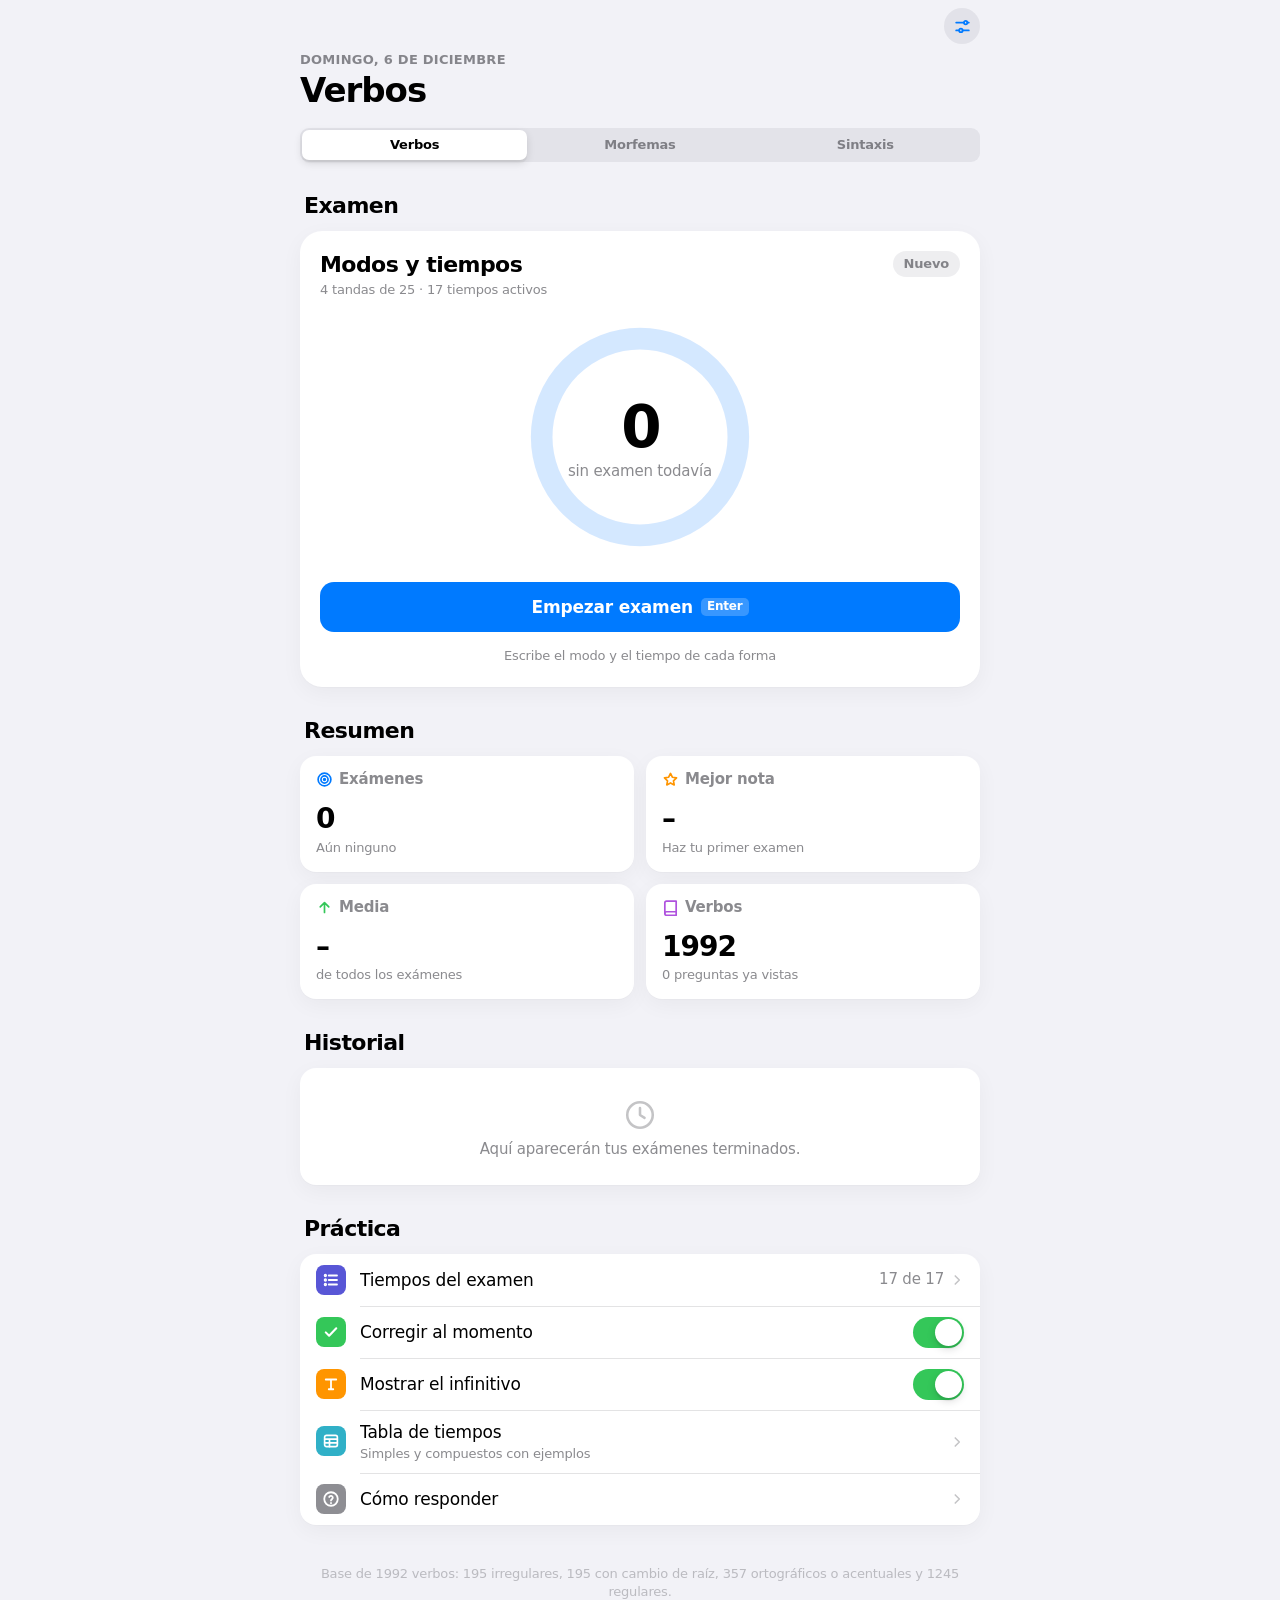
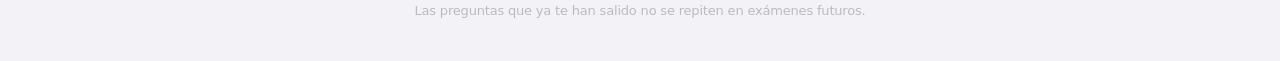
==== commit a523cf53: "Sintaxis: esquema visual, orden de análisis y práctica en papel - sintaxis.html: tercer apartado (Ve" ====
--- a/index.html
+++ b/index.html
@@ -29,7 +29,7 @@
 <!-- ───────── Inicio ───────── -->
 <div id="vInicio">
   <header class="large"><p class="date" id="today"></p><h1>Verbos</h1></header>
-  <nav class="games" aria-label="Juego"><div class="seg" style="--i:0"><span class="seg-thumb"></span><a href="index.html" aria-current="page">Verbos</a><a href="morfemas.html" aria-current="false">Morfemas</a></div></nav>
+  <nav class="games" aria-label="Juego"><div class="seg" style="--i:0;--n:3"><span class="seg-thumb"></span><a href="index.html" aria-current="page">Verbos</a><a href="morfemas.html" aria-current="false">Morfemas</a><a href="sintaxis.html" aria-current="false">Sintaxis</a></div></nav>
   <main class="layout">
     <div class="section-head"><h2>Examen</h2></div>
     <div class="card hero" id="heroInicio">
@@ -76,7 +76,7 @@
 <div id="vPregunta" hidden>
   <header class="large"><p class="date num" id="qMeta"></p><h1 id="qTitle">Tanda 1</h1></header>
   <main class="layout">
-    <div class="progress" id="prog"></div>
+    <div class="progress" id="prog" role="img"></div>
     <div style="height:22px"></div>
     <div class="card q">
       <div class="q-top"><span class="q-person" id="qPerson"></span><span class="pill" id="qRepaso" hidden title="La fallaste en un examen anterior">Repaso</span></div>
@@ -176,6 +176,14 @@
     <div class="group-label">Subjuntivo e imperativo</div>
     <div class="group help"><p>Presente · pretérito imperfecto (‑ra / ‑se) · futuro simple · pretérito perfecto · pluscuamperfecto · futuro compuesto · imperativo afirmativo.</p></div>
     <p class="group-foot">Si una forma vale para dos tiempos —(nosotros) cantamos: presente o indefinido— cualquiera cuenta como acierto.</p>
+    <div class="group-label">Cómo te ayuda a aprender</div>
+    <div class="group help">
+      <p><b>Repaso</b>: lo que fallas vuelve en el siguiente examen con el mismo verbo y tiempo, pero en otra persona. Al acertarlo, sale de la lista.</p>
+      <p><b>Examen a tu medida</b>: los tiempos que más fallas reciben más preguntas (cada tiempo conserva al menos 3). La portada te dice en cuáles insistirá.</p>
+      <p><b>La marca del tiempo</b>: al corregir, se resalta la parte de la forma que lo delata (‑ba‑, ‑ría‑, ‑ra‑, el auxiliar…). Desde el «Por qué» puedes abrir la tabla de tiempos.</p>
+      <p><b>Erratas</b>: si escribes «subjuntibo» o «pluscuamperfeto», se entiende igual; la corrección te muestra el nombre bien escrito.</p>
+      <p><b>En iPad</b>: con el Apple Pencil puedes escribir a mano en la casilla y el iPad lo pasa a texto.</p>
+    </div>
   </div>
 </div>
 
@@ -193,10 +201,7 @@
 
 
 // ───────── Almacenamiento ─────────
-const LS = {
-  get(k, d) { try { const v = localStorage.getItem('verbos.' + k); return v ? JSON.parse(v) : d; } catch { return d; } },
-  set(k, v) { try { localStorage.setItem('verbos.' + k, JSON.stringify(v)); } catch {} }
-};
+const LS = crearAlmacen('verbos.');
 const ajustes = Object.assign({ inmediata: true, infinitivo: true, tiempos: Motor.TIEMPOS.map(t => t.id) }, LS.get('ajustes', {}));
 let estado = LS.get('estado', null);
 const guardar = () => LS.set('estado', estado);
@@ -513,7 +518,7 @@
   const op = e.target.closest('[data-open]');
   if (op) abrirHoja(op.dataset.open);
   const h = e.target.closest('[data-h]');
-  if (h) { const x = LS.get('historial', [])[+h.dataset.h]; if (x) descargar(x.informe, x.fecha); }
+  if (h) { const x = LS.get('historial', [])[+h.dataset.h]; if (x && x.informe) descargar(x.informe, x.fecha); else if (x) toast(`Solo se guardan los informes de los ${INFORMES_GUARDADOS} últimos exámenes`, true); }
 });
 $('#setBtn').onclick = () => abrirHoja('tiempos');
 function nuevoExamen() {
@@ -533,6 +538,7 @@
     const r = estado.resp[base + k];
     return `<span class="${r ? (r.ok ? 'ok' : 'ko') : base + k === i ? 'now' : ''}"></span>`;
   }).join('');
+  $('#prog').setAttribute('aria-label', `Pregunta ${Math.min(i % TANDA + 1, TANDA)} de ${TANDA}: ${ok} acierto${ok === 1 ? '' : 's'}, ${rs.length - ok} fallo${rs.length - ok === 1 ? '' : 's'}`);
   $('#qTiles').innerHTML =
     tile('check', 'var(--green)', 'Aciertos', ok, `de ${rs.length} respondidas`) +
     tile('x', 'var(--red)', 'Fallos', rs.length - ok, rs.length ? `${Math.round((rs.length - ok) / rs.length * 100)} % de error` : 'ninguno aún');
@@ -693,7 +699,11 @@
   $('#rWrap').classList.remove('pop'); void $('#rWrap').offsetWidth; $('#rWrap').classList.add('pop');
   $('#nextBtn').innerHTML = fin ? 'Volver al inicio <kbd>Enter</kbd>' : `Empezar tanda ${tanda + 2} <kbd>Enter</kbd>`;
   $('#dlBtn').hidden = !fin;
-  $('#rHint').innerHTML = fin ? 'Pásale el informe a Claude para que analice tus errores · <button class="link" id="cpBtn">Copiar</button>' : '';
+  // lo que más se ha fallado en esta tanda (o en el examen), para saber qué repasar
+  const top = lista => { const m = {}; for (const x of lista) m[x] = (m[x] || 0) + 1; const t = Object.entries(m).sort((a, b) => b[1] - a[1])[0]; return t && t[1] >= 2 ? t : null; };
+  const masFallado = top(items.filter((_, k) => !resp[k].ok).map(it => nombreT(it.tid)));
+  $('#rHint').innerHTML = (masFallado ? `Lo que más fallaste: <b>${esc(masFallado[0])}</b> (${masFallado[1]})${fin ? '<br>' : ''}` : '') +
+    (fin ? 'Pásale el informe a Claude para que analice tus errores · <button class="link" id="cpBtn">Copiar</button>' : '');
   if (fin) $('#cpBtn').onclick = () => navigator.clipboard.writeText(estado.informe).then(() => toast('Informe copiado'), () => toast('No se pudo copiar', true));
   $('#rTilesWrap').hidden = !fin;
   const fallos = items.map((it, k) => ({ it, r: resp[k] })).filter(x => !x.r.ok);
@@ -712,7 +722,7 @@
       const informe = generarInforme(nota, notas);
       const hist = LS.get('historial', []);
       hist.unshift({ fecha: Date.now(), nota, aciertos, tandas: notas, informe });
-      LS.set('historial', hist.slice(0, 50));
+      LS.set('historial', podarHistorial(hist.slice(0, 50)));
       // marcar como vistas para que no se repitan en exámenes futuros
       const vistos = LS.get('vistos', []); vistos.push(...estado.items.map(i => i.clave)); LS.set('vistos', vistos.slice(-30000));
       const rec = LS.get('recientes', []); rec.push(...estado.items.map(i => i.v)); LS.set('recientes', rec.slice(-500));
--- a/estilo.css
+++ b/estilo.css
@@ -253,3 +253,17 @@
 @media (max-width:520px){details.fallo .det{padding-left:16px}}
 .porque .ver-mas{font-size:14px;font-weight:600;margin-top:10px}
 .tt.destaca{background:color-mix(in srgb,var(--orange) 16%,transparent);transition:background .4s}
+
+/* ───────── Pantallas táctiles (iPhone, iPad) ───────── */
+/* sin el retardo de iOS por el doble toque para ampliar */
+button,a,summary,select,label,.switch{touch-action:manipulation}
+@media (pointer:coarse){
+  /* las pistas de teclado de ordenador no sirven en el móvil */
+  kbd,.keys,.id-keys{display:none!important}
+  /* enlaces de texto con zona de toque de 44 px, como pide Apple, sin mover el texto */
+  .hint .link,.porque .ver-mas,#cpBtn{position:relative}
+  .hint .link::after,.porque .ver-mas::after,#cpBtn::after{content:"";position:absolute;inset:-12px -8px}
+}
+
+.plantilla{font-size:14px;font-weight:600;margin:8px 2px 4px}
+details.fallo .ver-mas{display:inline-block;font-size:14px;font-weight:600;margin-top:8px;text-decoration:none}
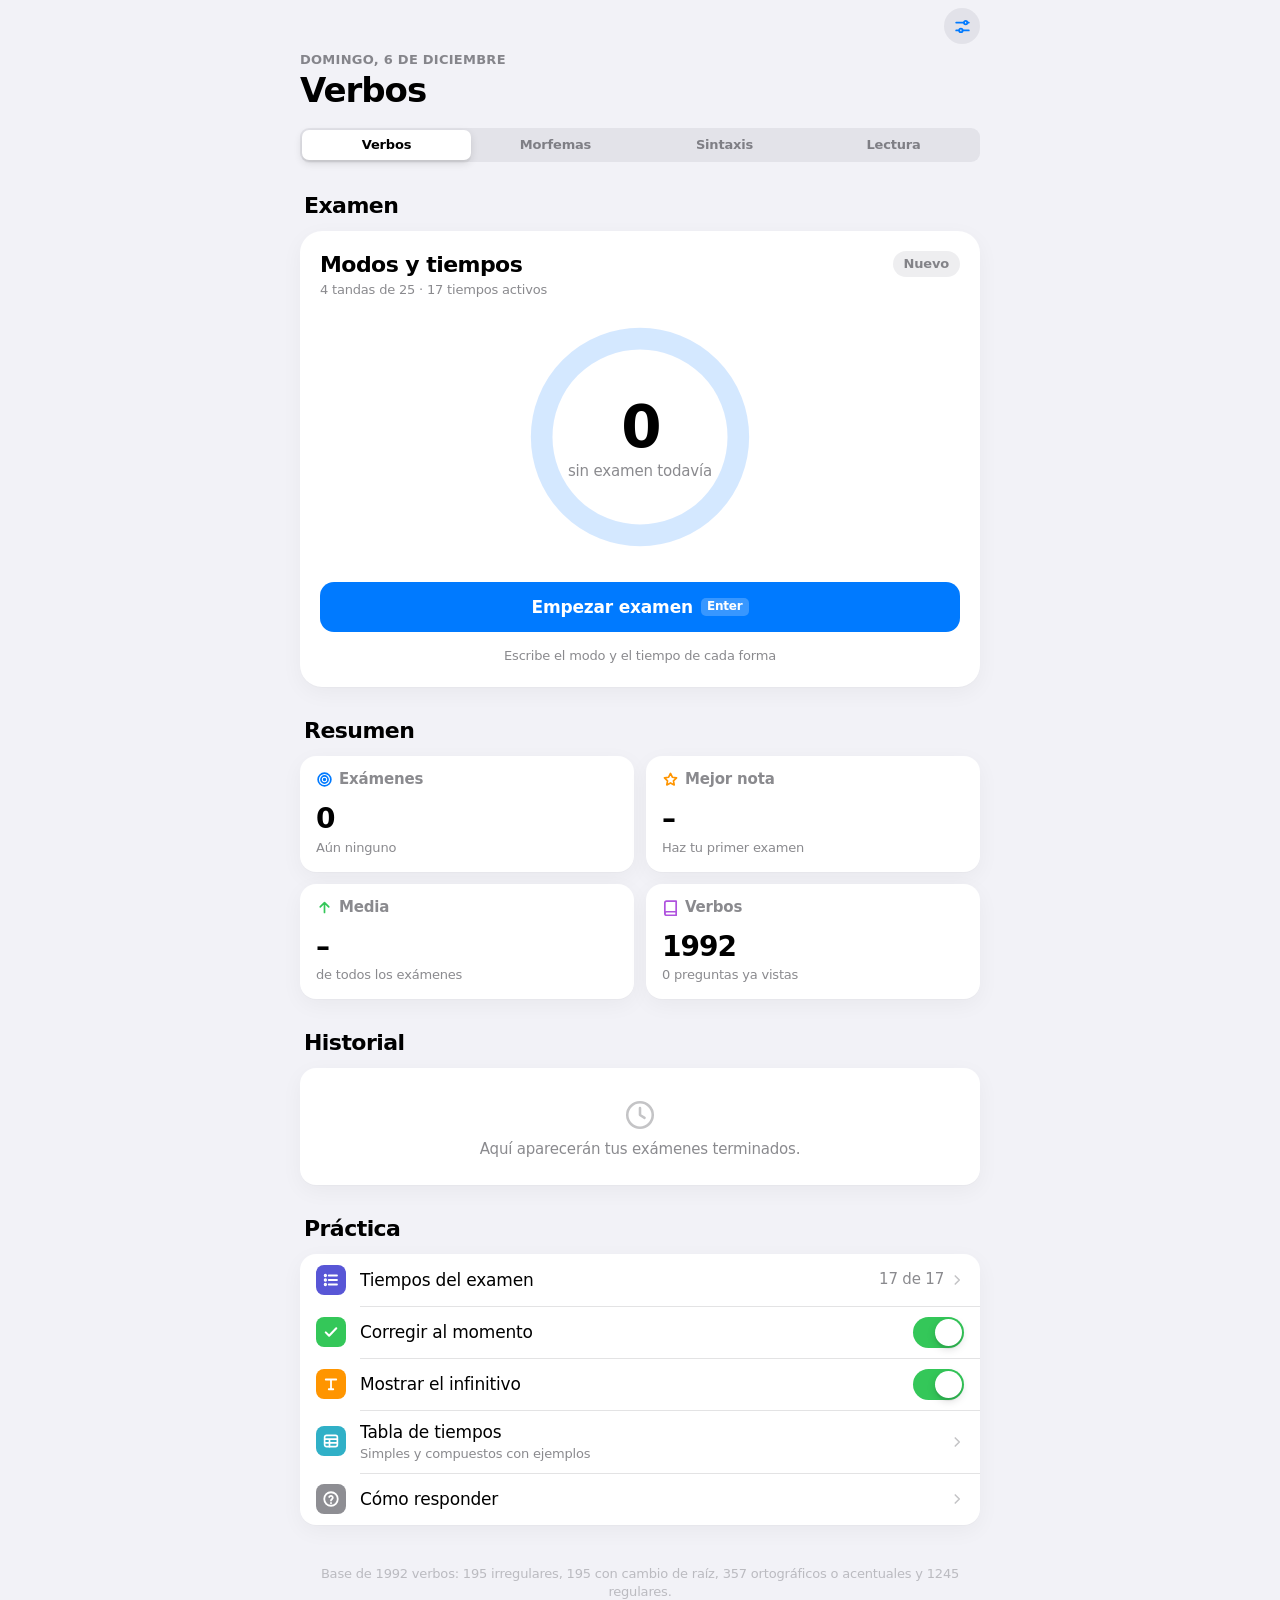
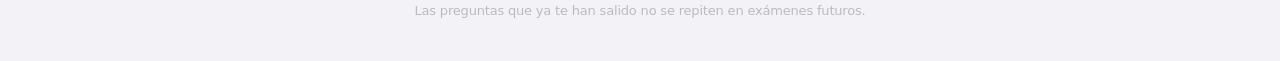
==== commit 4a592609: "Nueva pestaña Lectura: «Él» de Mercedes Pinto con la narración completa y los argumentos para el tex" ====
--- a/index.html
+++ b/index.html
@@ -29,7 +29,7 @@
 <!-- ───────── Inicio ───────── -->
 <div id="vInicio">
   <header class="large"><p class="date" id="today"></p><h1>Verbos</h1></header>
-  <nav class="games" aria-label="Juego"><div class="seg" style="--i:0;--n:3"><span class="seg-thumb"></span><a href="index.html" aria-current="page">Verbos</a><a href="morfemas.html" aria-current="false">Morfemas</a><a href="sintaxis.html" aria-current="false">Sintaxis</a></div></nav>
+  <nav class="games" aria-label="Juego"><div class="seg" style="--i:0;--n:4"><span class="seg-thumb"></span><a href="index.html" aria-current="page">Verbos</a><a href="morfemas.html" aria-current="false">Morfemas</a><a href="sintaxis.html" aria-current="false">Sintaxis</a><a href="lectura.html" aria-current="false">Lectura</a></div></nav>
   <main class="layout">
     <div class="section-head"><h2>Examen</h2></div>
     <div class="card hero" id="heroInicio">
@@ -352,13 +352,15 @@
 // ───────── Utilidades de vista ─────────
 const vistas = ['vInicio', 'vPregunta', 'vResultado'];
 function ver(id, titulo) {
+  // al repintar el inicio (al elegir grupo, categoría…) no se salta arriba: el toque no se pierde
+  const repinta = id === 'vInicio' && !$('#vInicio').hidden;
   const antes = vistas.find(v => !$('#' + v).hidden);
   vistas.forEach(v => $('#' + v).hidden = v !== id);
   $('#backBtn').hidden = id === 'vInicio';
   $('#setBtn').hidden = id !== 'vInicio';
   $('#counter').hidden = id !== 'vPregunta';
   $('#topTitle').textContent = titulo || 'Verbos';
-  window.scrollTo(0, 0);
+  if (!repinta) window.scrollTo(0, 0);
   $('#topbar').classList.remove('scrolled');
   if (antes && antes !== id) {
     // transición tipo iOS: hacia delante al entrar en el examen, hacia atrás al volver al inicio
